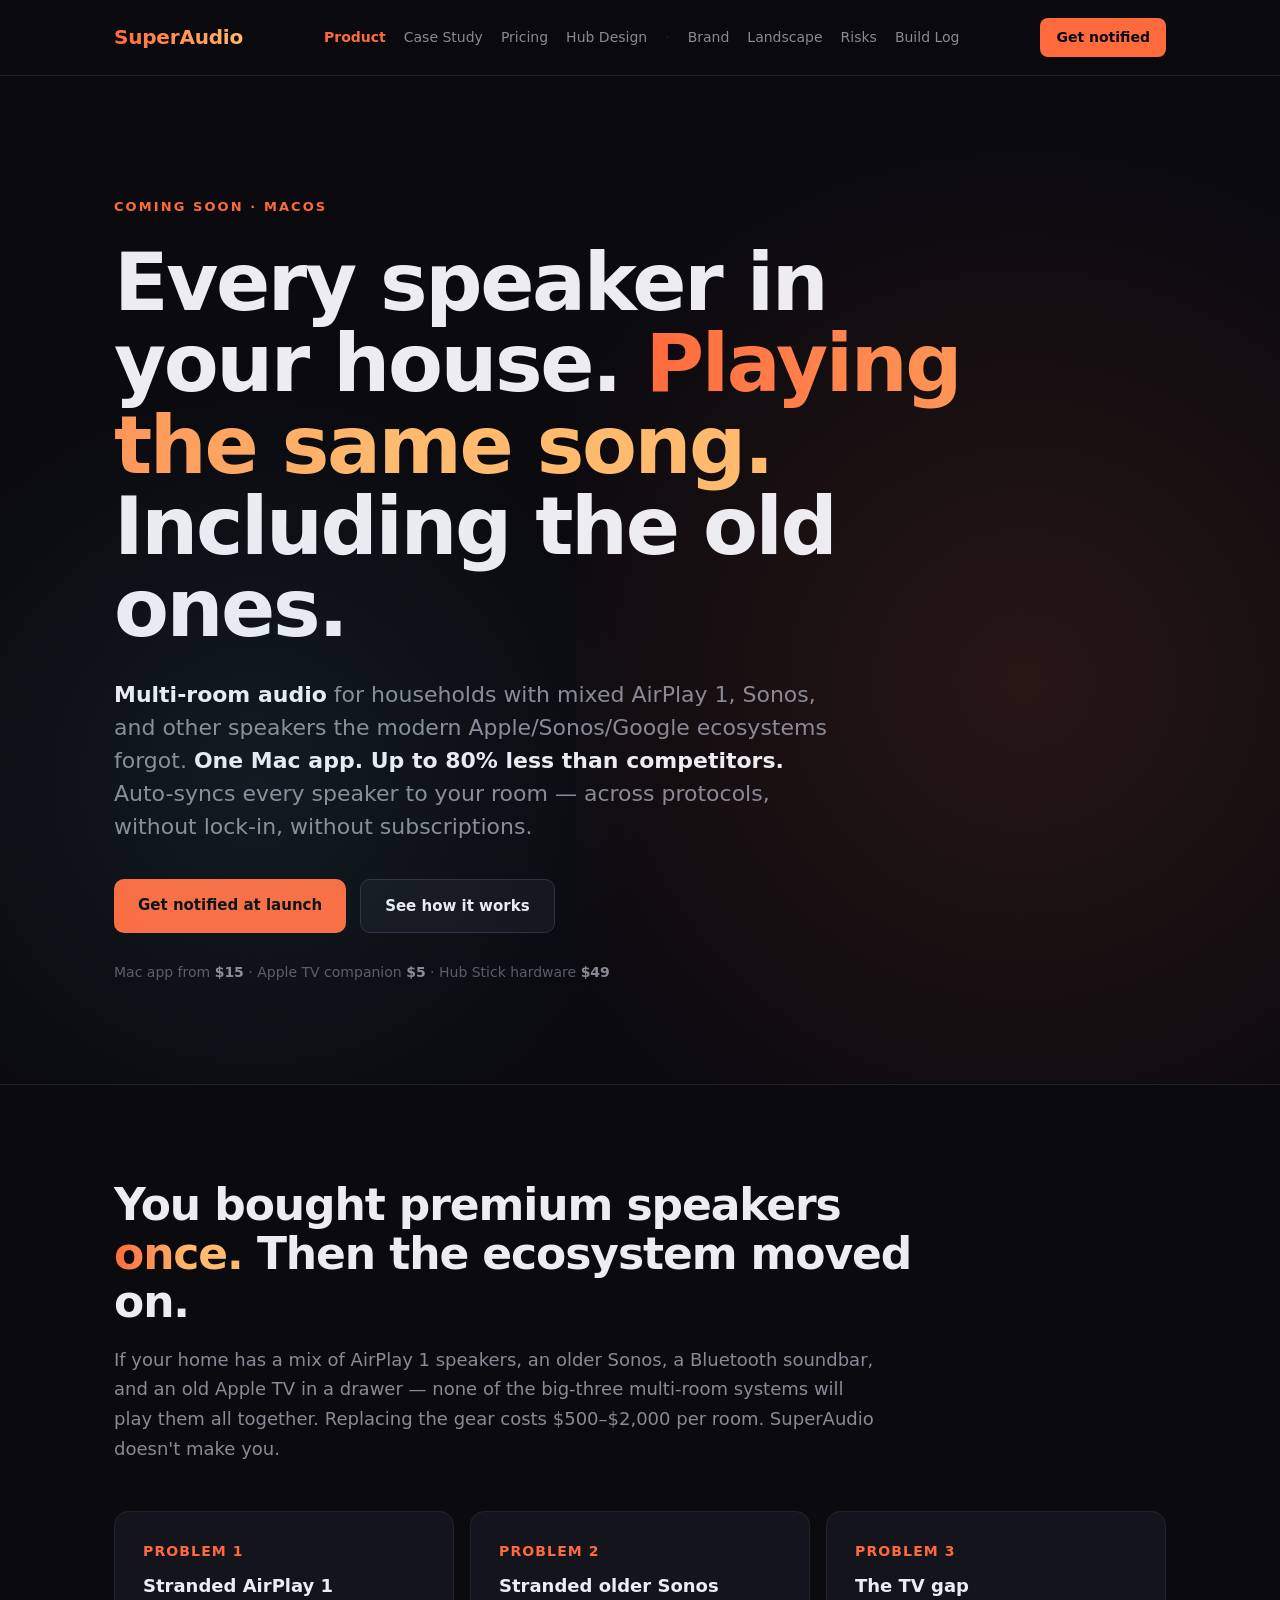
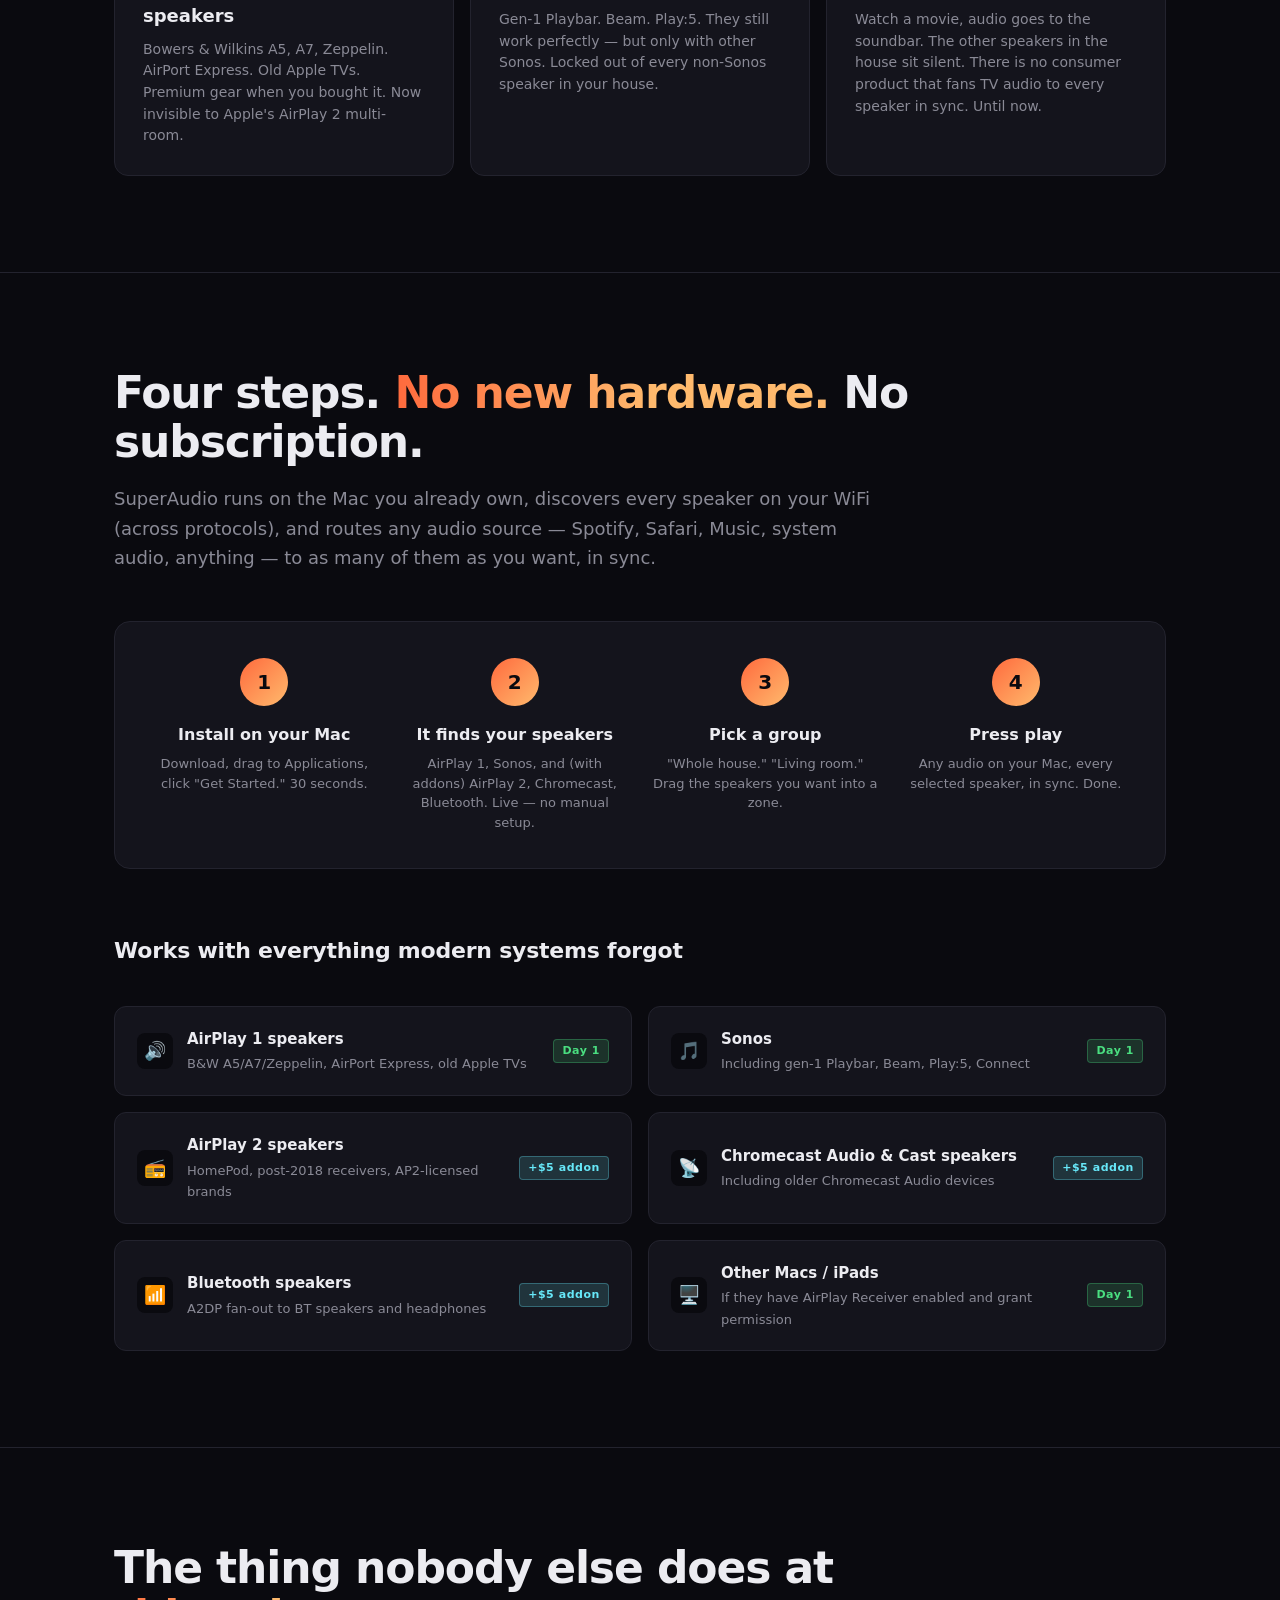
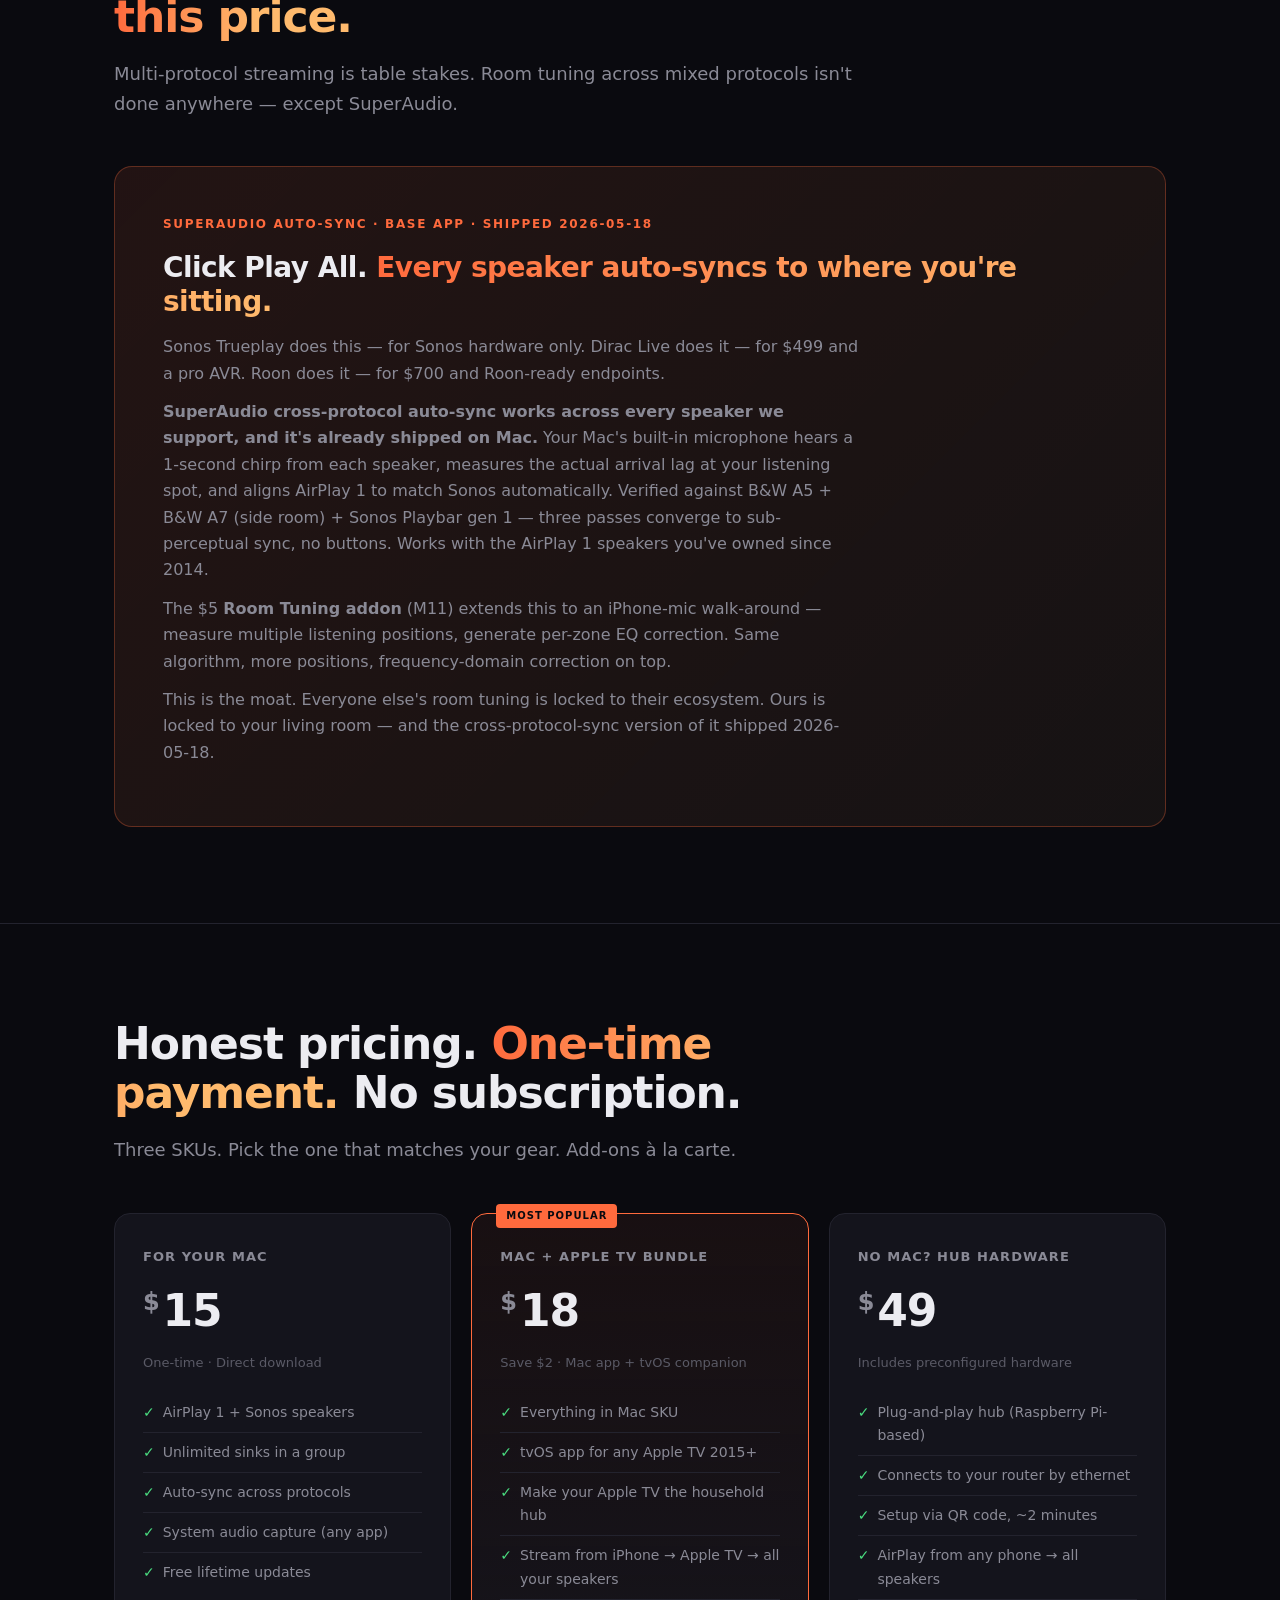
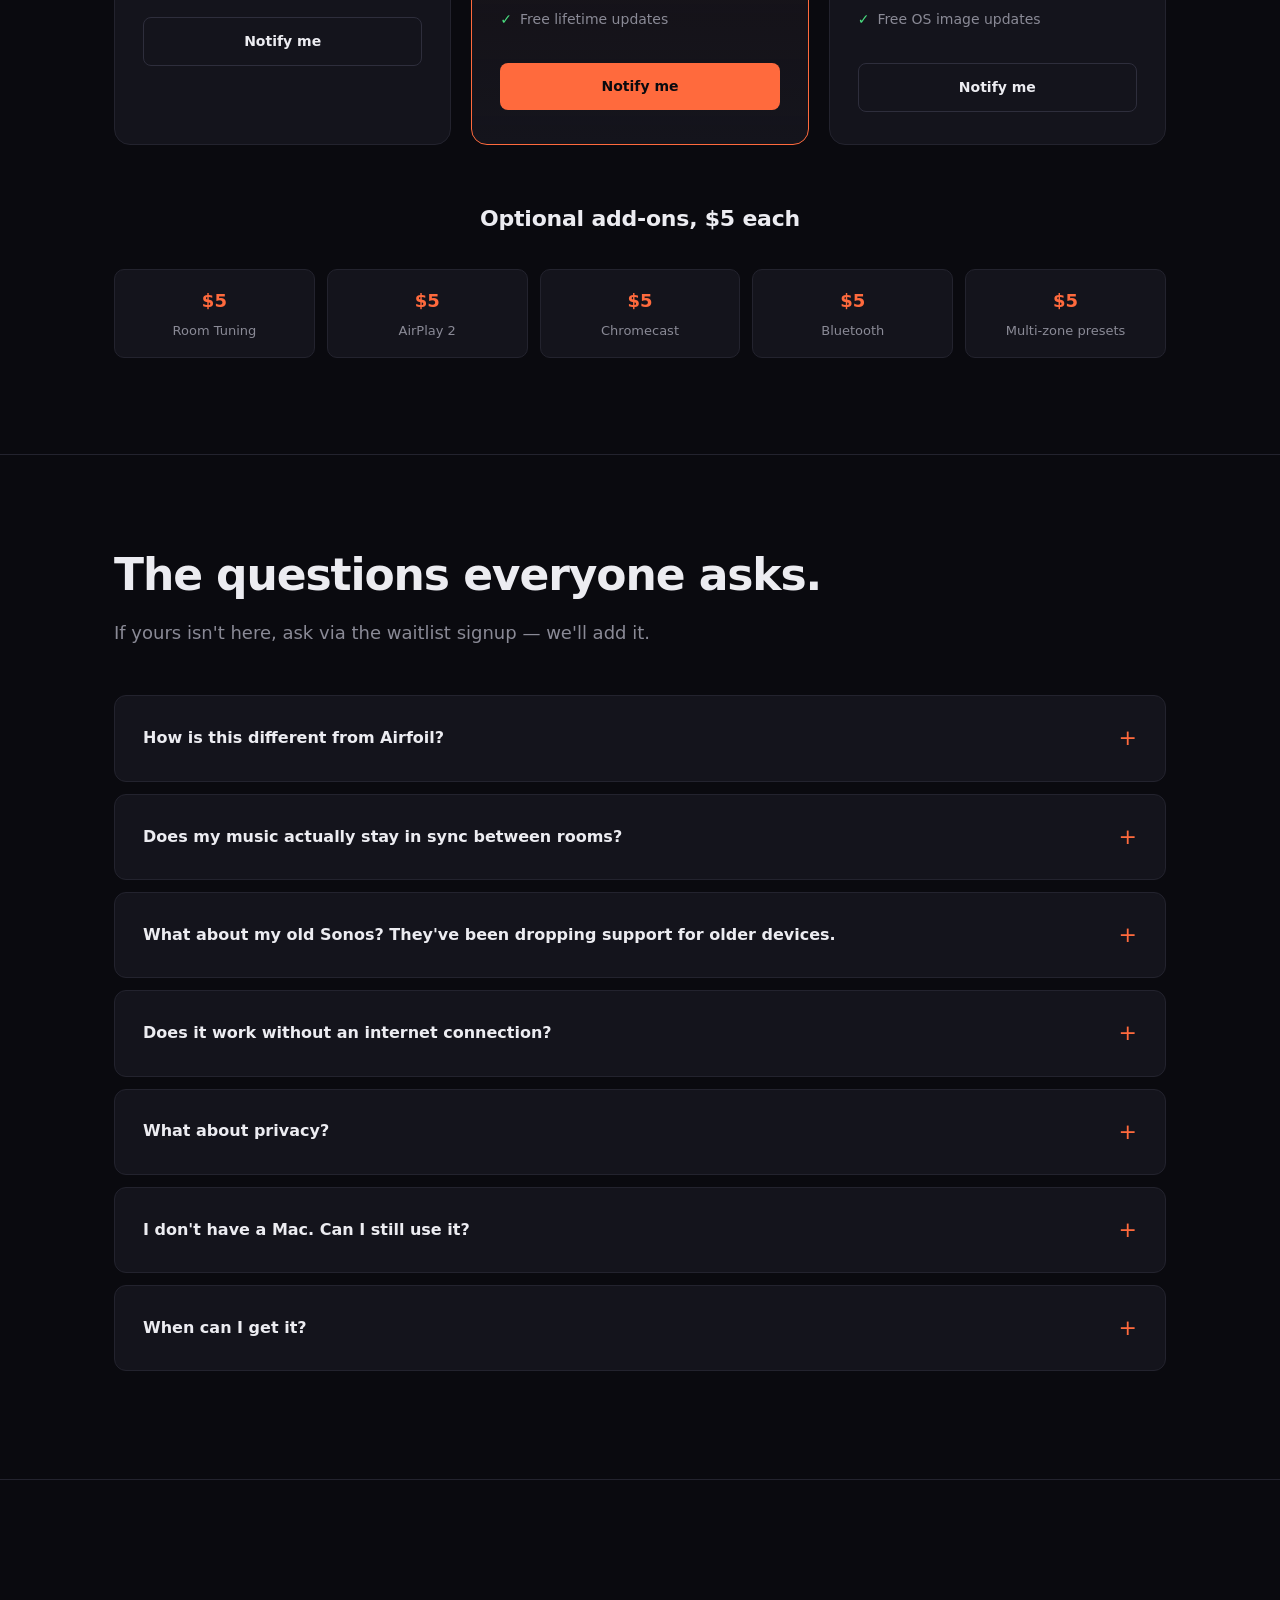
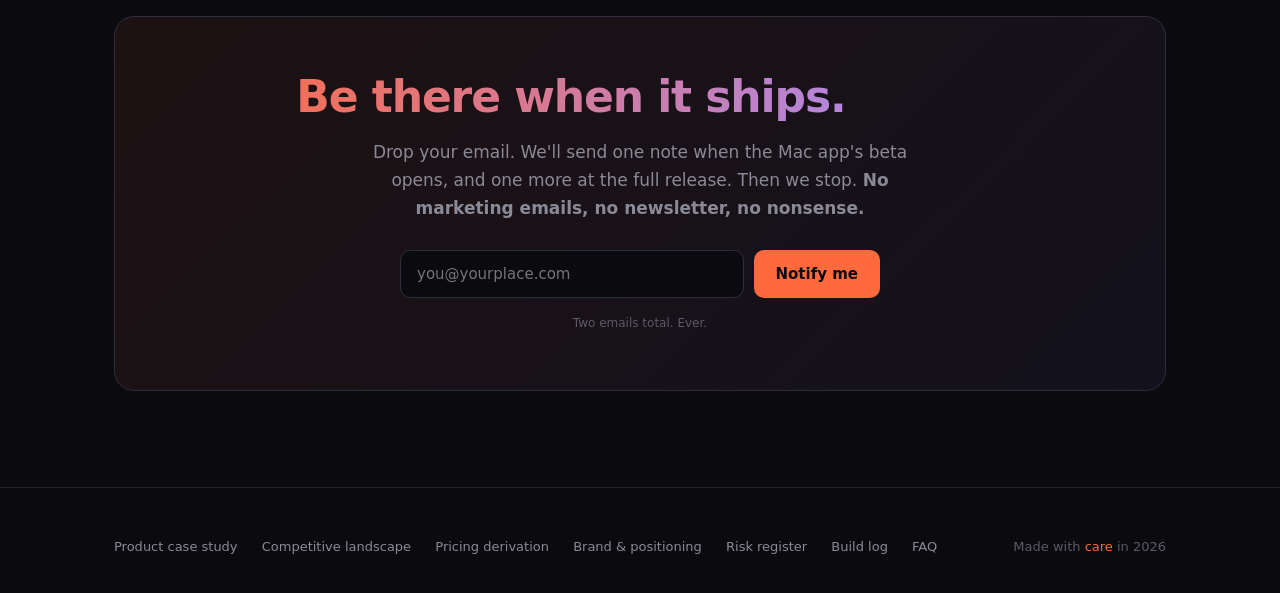
==== website/index.html @ 10922e92 "Initial commit" ====
<!DOCTYPE html>
<html lang="en">
<head>
<meta charset="utf-8">
<meta name="viewport" content="width=device-width, initial-scale=1">
<meta name="description" content="SuperAudio — multi-room audio for the Mac. Every speaker in your house, in sync. Including the old ones.">
<meta property="og:title" content="SuperAudio — every speaker, in sync">
<meta property="og:description" content="Multi-room audio for households with AirPlay 1, Sonos, and other speakers the modern ecosystem forgot. From $15.">
<title>SuperAudio — every speaker in your house, in sync</title>
<style>
  :root {
    --bg:        #0a0a0f;
    --bg-card:   #14141c;
    --bg-card-2: #1a1a24;
    --border:    #23232e;
    --border-bright: #2e2e3c;
    --text:      #ececf1;
    --text-muted:#8a8a96;
    --text-dim:  #5a5a66;
    --accent:    #ff6a3d;
    --accent-2:  #ffba6d;
    --good:      #4ade80;
    --cyan:      #67e8f9;
    --violet:    #a78bfa;
  }

  * { box-sizing: border-box; }
  html { scroll-behavior: smooth; }
  body {
    margin: 0;
    background: var(--bg);
    color: var(--text);
    font-family: -apple-system, BlinkMacSystemFont, "SF Pro Text", "Inter", system-ui, sans-serif;
    font-size: 16px;
    line-height: 1.65;
    -webkit-font-smoothing: antialiased;
    -moz-osx-font-smoothing: grayscale;
    overflow-x: hidden;
  }

  a { color: var(--accent); text-decoration: none; }
  a:hover { color: var(--accent-2); }

  .wrap { max-width: 1100px; margin: 0 auto; padding: 0 24px; }

  /* Nav */
  nav.topbar {
    position: sticky; top: 0; z-index: 50;
    backdrop-filter: blur(20px);
    background: rgba(10,10,15,0.78);
    border-bottom: 1px solid var(--border);
  }
  nav.topbar .wrap {
    display: flex; align-items: center; justify-content: space-between;
    padding-top: 18px; padding-bottom: 18px;
  }
  nav.topbar .brand {
    font-weight: 800; letter-spacing: -0.01em;
    background: linear-gradient(90deg, var(--accent) 0%, var(--accent-2) 100%);
    -webkit-background-clip: text; background-clip: text;
    color: transparent;
    font-size: 20px;
  }
  nav.topbar .links { display: flex; gap: 18px; font-size: 14px; align-items: center; }
  nav.topbar .links a { color: var(--text-muted); text-decoration: none; }
  nav.topbar .links a:hover { color: var(--text); }
  nav.topbar .links a.current { color: var(--accent); font-weight: 600; }
  nav.topbar .links .nav-sep { color: var(--border); user-select: none; }
  nav.topbar .brand { text-decoration: none; }
  nav.topbar .cta {
    background: var(--accent); color: var(--bg);
    padding: 8px 16px; border-radius: 8px;
    font-weight: 600; font-size: 14px;
  }
  nav.topbar .cta:hover { background: var(--accent-2); color: var(--bg); }
  @media (max-width: 640px) {
    nav.topbar .links { display: none; }
  }

  /* Hero */
  header.hero {
    padding: 120px 0 100px;
    position: relative;
    overflow: hidden;
  }
  header.hero::before {
    content: "";
    position: absolute; top: -40%; right: -15%;
    width: 70%; height: 200%;
    background: radial-gradient(circle, rgba(255,106,61,0.12) 0%, transparent 50%);
    pointer-events: none;
  }
  header.hero::after {
    content: "";
    position: absolute; bottom: -30%; left: -10%;
    width: 60%; height: 120%;
    background: radial-gradient(circle, rgba(103,232,249,0.08) 0%, transparent 55%);
    pointer-events: none;
  }
  header.hero > .wrap { position: relative; }
  header.hero .eyebrow {
    color: var(--accent);
    font-size: 13px; letter-spacing: 0.16em; text-transform: uppercase;
    font-weight: 700;
    margin-bottom: 24px;
  }
  header.hero h1 {
    font-size: clamp(44px, 7vw, 80px);
    line-height: 1.02; letter-spacing: -0.03em;
    font-weight: 800; margin: 0 0 28px;
    max-width: 920px;
  }
  header.hero h1 em {
    font-style: normal;
    background: linear-gradient(90deg, var(--accent) 0%, var(--accent-2) 60%);
    -webkit-background-clip: text; background-clip: text;
    color: transparent;
  }
  header.hero .lede {
    font-size: 22px; color: var(--text-muted); max-width: 720px;
    line-height: 1.5;
    margin-bottom: 36px;
  }
  header.hero .lede strong { color: var(--text); font-weight: 600; }
  header.hero .cta-row { display: flex; gap: 14px; flex-wrap: wrap; }
  header.hero .btn-primary {
    background: var(--accent); color: var(--bg);
    padding: 14px 24px; border-radius: 10px;
    font-weight: 700; font-size: 15px;
    transition: transform 0.1s;
  }
  header.hero .btn-primary:hover {
    background: var(--accent-2); color: var(--bg);
    transform: translateY(-1px);
  }
  header.hero .btn-secondary {
    border: 1px solid var(--border-bright);
    color: var(--text);
    padding: 14px 24px; border-radius: 10px;
    font-weight: 600; font-size: 15px;
    background: var(--bg-card);
  }
  header.hero .btn-secondary:hover { background: var(--bg-card-2); color: var(--text); }
  header.hero .price-tease {
    margin-top: 28px; color: var(--text-dim); font-size: 14px;
  }
  header.hero .price-tease strong { color: var(--text-muted); font-weight: 600; }

  /* Section base */
  section { padding: 96px 0; border-top: 1px solid var(--border); }
  section h2 {
    font-size: clamp(32px, 4.5vw, 44px);
    line-height: 1.1; letter-spacing: -0.025em;
    font-weight: 800; margin: 0 0 14px;
    max-width: 800px;
  }
  section h2 em {
    font-style: normal;
    background: linear-gradient(90deg, var(--accent) 0%, var(--accent-2) 60%);
    -webkit-background-clip: text; background-clip: text;
    color: transparent;
  }
  section .subhead {
    color: var(--text-muted); font-size: 18px; max-width: 760px;
    margin-bottom: 48px;
  }
  section h3 {
    font-size: 22px; margin: 32px 0 14px; font-weight: 700; letter-spacing: -0.01em;
  }

  /* Problem strip */
  .problem-strip { display: grid; grid-template-columns: repeat(3, 1fr); gap: 16px; }
  .problem-card {
    background: var(--bg-card); border: 1px solid var(--border); border-radius: 14px;
    padding: 28px;
  }
  .problem-card .num {
    font-size: 14px; font-weight: 700; letter-spacing: 0.08em;
    color: var(--accent); text-transform: uppercase;
    margin-bottom: 8px;
  }
  .problem-card h4 { font-size: 18px; margin: 0 0 8px; font-weight: 700; }
  .problem-card p { font-size: 14px; color: var(--text-muted); margin: 0; line-height: 1.55; }
  @media (max-width: 800px) { .problem-strip { grid-template-columns: 1fr; } }

  /* How it works */
  .how-flow {
    background: var(--bg-card); border: 1px solid var(--border); border-radius: 16px;
    padding: 36px;
    display: grid; grid-template-columns: repeat(4, 1fr); gap: 24px;
    position: relative;
  }
  .how-step {
    text-align: center;
  }
  .how-step .num {
    width: 48px; height: 48px; border-radius: 50%;
    background: linear-gradient(135deg, var(--accent) 0%, var(--accent-2) 100%);
    color: var(--bg); font-weight: 800; font-size: 20px;
    display: flex; align-items: center; justify-content: center;
    margin: 0 auto 16px;
  }
  .how-step h4 { font-size: 16px; margin: 0 0 6px; font-weight: 700; }
  .how-step p { font-size: 13px; color: var(--text-muted); margin: 0; line-height: 1.5; }
  @media (max-width: 800px) { .how-flow { grid-template-columns: 1fr 1fr; } }
  @media (max-width: 500px) { .how-flow { grid-template-columns: 1fr; } }

  /* Devices list — what works */
  .devices { display: grid; grid-template-columns: repeat(2, 1fr); gap: 16px; margin-top: 36px; }
  .device {
    background: var(--bg-card); border: 1px solid var(--border); border-radius: 12px;
    padding: 20px 22px;
    display: grid; grid-template-columns: auto 1fr auto; gap: 14px; align-items: center;
  }
  .device .icon {
    width: 36px; height: 36px; border-radius: 8px;
    background: var(--bg);
    display: flex; align-items: center; justify-content: center;
    font-size: 18px;
  }
  .device .name { font-weight: 600; font-size: 15px; }
  .device .desc { font-size: 13px; color: var(--text-muted); margin-top: 2px; }
  .device .status { font-size: 11px; font-weight: 700; padding: 2px 8px; border-radius: 4px; letter-spacing: 0.05em; }
  .device .status.live { background: rgba(74,222,128,0.15); color: var(--good); border: 1px solid rgba(74,222,128,0.3); }
  .device .status.addon { background: rgba(103,232,249,0.15); color: var(--cyan); border: 1px solid rgba(103,232,249,0.3); }
  @media (max-width: 700px) { .devices { grid-template-columns: 1fr; } }

  /* Moat callout */
  .moat-callout {
    background: linear-gradient(135deg, rgba(255,106,61,0.10) 0%, rgba(255,186,109,0.05) 100%);
    border: 1px solid rgba(255,106,61,0.3);
    border-radius: 18px; padding: 48px;
    margin-top: 40px;
  }
  .moat-callout .badge {
    color: var(--accent); font-size: 12px; letter-spacing: 0.14em; text-transform: uppercase;
    font-weight: 700; margin-bottom: 16px;
  }
  .moat-callout .title {
    font-size: 28px; line-height: 1.2; font-weight: 700; letter-spacing: -0.02em;
    color: var(--text); margin-bottom: 16px;
  }
  .moat-callout .title em {
    font-style: normal;
    background: linear-gradient(90deg, var(--accent) 0%, var(--accent-2) 100%);
    -webkit-background-clip: text; background-clip: text;
    color: transparent;
    font-weight: 800;
  }
  .moat-callout p { color: var(--text-muted); font-size: 16px; margin: 12px 0; max-width: 700px; }

  /* Pricing */
  .pricing { display: grid; grid-template-columns: repeat(3, 1fr); gap: 20px; margin-top: 40px; }
  .price-card {
    background: var(--bg-card); border: 1px solid var(--border); border-radius: 16px;
    padding: 32px 28px; position: relative;
    transition: border-color 0.15s, transform 0.15s;
  }
  .price-card:hover { border-color: var(--border-bright); transform: translateY(-2px); }
  .price-card.featured {
    border-color: var(--accent);
    background: linear-gradient(180deg, rgba(255,106,61,0.06) 0%, var(--bg-card) 100%);
  }
  .price-card.featured::before {
    content: "MOST POPULAR";
    position: absolute; top: -10px; left: 24px;
    background: var(--accent); color: var(--bg);
    font-size: 10px; font-weight: 800; letter-spacing: 0.1em;
    padding: 4px 10px; border-radius: 4px;
  }
  .price-card .label {
    font-size: 13px; color: var(--text-muted); margin-bottom: 8px;
    text-transform: uppercase; letter-spacing: 0.08em; font-weight: 600;
  }
  .price-card .price {
    font-size: 44px; font-weight: 800; letter-spacing: -0.025em;
    margin: 0 0 4px;
  }
  .price-card .price .currency { font-size: 24px; vertical-align: super; color: var(--text-muted); margin-right: 4px; }
  .price-card .price-note { font-size: 13px; color: var(--text-dim); margin-bottom: 20px; }
  .price-card ul {
    list-style: none; padding: 0; margin: 0 0 24px;
  }
  .price-card ul li {
    font-size: 14px; color: var(--text-muted); padding: 8px 0;
    border-top: 1px solid var(--border);
    display: flex; align-items: flex-start; gap: 8px;
  }
  .price-card ul li:first-child { border-top: none; }
  .price-card ul li::before {
    content: "✓"; color: var(--good); font-weight: 700; flex-shrink: 0;
  }
  .price-card .btn {
    display: block; text-align: center;
    padding: 12px; border-radius: 8px;
    font-weight: 700; font-size: 14px;
  }
  .price-card .btn-fill {
    background: var(--accent); color: var(--bg);
  }
  .price-card .btn-fill:hover { background: var(--accent-2); color: var(--bg); }
  .price-card .btn-outline {
    border: 1px solid var(--border-bright); color: var(--text);
    background: transparent;
  }
  .price-card .btn-outline:hover { background: var(--bg-card-2); color: var(--text); }
  @media (max-width: 900px) { .pricing { grid-template-columns: 1fr; } }

  .addons-grid { display: grid; grid-template-columns: repeat(5, 1fr); gap: 12px; margin-top: 32px; }
  .addon {
    background: var(--bg-card); border: 1px solid var(--border); border-radius: 10px;
    padding: 16px 18px; text-align: center;
  }
  .addon .price { font-size: 18px; font-weight: 800; color: var(--accent); }
  .addon .name { font-size: 13px; color: var(--text-muted); margin-top: 4px; }
  @media (max-width: 800px) { .addons-grid { grid-template-columns: repeat(2, 1fr); } }
  @media (max-width: 400px) { .addons-grid { grid-template-columns: 1fr; } }

  /* FAQ */
  .faq {
    background: var(--bg-card); border: 1px solid var(--border); border-radius: 12px;
    padding: 24px 28px; margin-bottom: 12px;
  }
  .faq summary {
    cursor: pointer; font-weight: 600; font-size: 16px;
    list-style: none; padding: 0;
    display: flex; justify-content: space-between; align-items: center;
  }
  .faq summary::-webkit-details-marker { display: none; }
  .faq summary::after {
    content: "+";
    color: var(--accent); font-size: 22px; font-weight: 300;
    transition: transform 0.2s;
  }
  .faq[open] summary::after { content: "−"; }
  .faq[open] summary { margin-bottom: 14px; }
  .faq p { margin: 0 0 12px; color: var(--text-muted); font-size: 14px; line-height: 1.6; }
  .faq p:last-child { margin-bottom: 0; }

  /* CTA section */
  .final-cta {
    background: linear-gradient(135deg, rgba(255,106,61,0.08) 0%, rgba(167,139,250,0.06) 100%);
    border: 1px solid var(--border-bright); border-radius: 20px;
    padding: 56px;
    text-align: center;
    margin-top: 40px;
  }
  .final-cta h2 {
    margin: 0 0 16px;
    background: linear-gradient(90deg, var(--accent) 0%, var(--violet) 100%);
    -webkit-background-clip: text; background-clip: text;
    color: transparent;
  }
  .final-cta p { color: var(--text-muted); max-width: 580px; margin: 0 auto 28px; font-size: 17px; }
  .final-cta .form {
    display: flex; gap: 10px; max-width: 480px; margin: 0 auto;
  }
  .final-cta input[type="email"] {
    flex: 1;
    background: var(--bg); border: 1px solid var(--border-bright);
    color: var(--text); padding: 14px 16px; border-radius: 10px;
    font-size: 15px; font-family: inherit;
  }
  .final-cta input[type="email"]:focus {
    outline: none; border-color: var(--accent);
  }
  .final-cta button {
    background: var(--accent); color: var(--bg);
    border: none; padding: 14px 22px; border-radius: 10px;
    font-weight: 700; font-size: 15px; cursor: pointer;
    font-family: inherit;
  }
  .final-cta button:hover { background: var(--accent-2); }
  .final-cta .note { font-size: 12px; color: var(--text-dim); margin-top: 16px; }
  @media (max-width: 640px) {
    .final-cta { padding: 40px 24px; }
    .final-cta .form { flex-direction: column; }
  }

  /* Footer */
  footer {
    border-top: 1px solid var(--border);
    padding: 48px 0 36px; color: var(--text-dim); font-size: 13px;
  }
  footer .wrap {
    display: flex; justify-content: space-between; gap: 20px; flex-wrap: wrap;
  }
  footer .footer-links a { color: var(--text-muted); margin-right: 20px; }
  footer .footer-links a:hover { color: var(--accent); }
  footer .signature {
    color: var(--text-dim);
  }
  footer .signature em { color: var(--accent); font-style: normal; }
</style>
</head>
<body>

<nav class="topbar">
  <div class="wrap">
    <a href="index.html" class="brand">SuperAudio</a>
    <div class="links">
      <a href="index.html" class="current">Product</a>
      <a href="CASE_STUDY.html">Case Study</a>
      <a href="PRICING.html">Pricing</a>
      <a href="HUB_DESIGN.html">Hub Design</a>
      <span class="nav-sep">·</span>
      <a href="POSITIONING.html">Brand</a>
      <a href="COMPETITIVE_LANDSCAPE.html">Landscape</a>
      <a href="RISK_REGISTER.html">Risks</a>
      <a href="REACTIVE_DISCOVERY.html">Build Log</a>
    </div>
    <a href="#waitlist" class="cta">Get notified</a>
  </div>
</nav>

<header class="hero">
  <div class="wrap">
    <div class="eyebrow">Coming soon · macOS</div>
    <h1>Every speaker in your house. <em>Playing the same song.</em><br>Including the old ones.</h1>
    <p class="lede">
      <strong>Multi-room audio</strong> for households with mixed AirPlay 1, Sonos, and other speakers the modern Apple/Sonos/Google ecosystems forgot. <strong>One Mac app. Up to 80% less than competitors.</strong> Auto-syncs every speaker to your room — across protocols, without lock-in, without subscriptions.
    </p>
    <div class="cta-row">
      <a href="#waitlist" class="btn-primary">Get notified at launch</a>
      <a href="#how" class="btn-secondary">See how it works</a>
    </div>
    <div class="price-tease">
      Mac app from <strong>$15</strong> · Apple TV companion <strong>$5</strong> · Hub Stick hardware <strong>$49</strong>
    </div>
  </div>
</header>

<section id="problem">
  <div class="wrap">
    <h2>You bought premium speakers <em>once.</em> Then the ecosystem moved on.</h2>
    <p class="subhead">If your home has a mix of AirPlay 1 speakers, an older Sonos, a Bluetooth soundbar, and an old Apple TV in a drawer — none of the big-three multi-room systems will play them all together. Replacing the gear costs $500–$2,000 per room. SuperAudio doesn't make you.</p>

    <div class="problem-strip">
      <div class="problem-card">
        <div class="num">Problem 1</div>
        <h4>Stranded AirPlay 1 speakers</h4>
        <p>Bowers &amp; Wilkins A5, A7, Zeppelin. AirPort Express. Old Apple TVs. Premium gear when you bought it. Now invisible to Apple's AirPlay 2 multi-room.</p>
      </div>
      <div class="problem-card">
        <div class="num">Problem 2</div>
        <h4>Stranded older Sonos</h4>
        <p>Gen-1 Playbar. Beam. Play:5. They still work perfectly — but only with other Sonos. Locked out of every non-Sonos speaker in your house.</p>
      </div>
      <div class="problem-card">
        <div class="num">Problem 3</div>
        <h4>The TV gap</h4>
        <p>Watch a movie, audio goes to the soundbar. The other speakers in the house sit silent. There is no consumer product that fans TV audio to every speaker in sync. Until now.</p>
      </div>
    </div>
  </div>
</section>

<section id="how">
  <div class="wrap">
    <h2>Four steps. <em>No new hardware.</em> No subscription.</h2>
    <p class="subhead">SuperAudio runs on the Mac you already own, discovers every speaker on your WiFi (across protocols), and routes any audio source — Spotify, Safari, Music, system audio, anything — to as many of them as you want, in sync.</p>

    <div class="how-flow">
      <div class="how-step">
        <div class="num">1</div>
        <h4>Install on your Mac</h4>
        <p>Download, drag to Applications, click "Get Started." 30 seconds.</p>
      </div>
      <div class="how-step">
        <div class="num">2</div>
        <h4>It finds your speakers</h4>
        <p>AirPlay 1, Sonos, and (with addons) AirPlay 2, Chromecast, Bluetooth. Live — no manual setup.</p>
      </div>
      <div class="how-step">
        <div class="num">3</div>
        <h4>Pick a group</h4>
        <p>"Whole house." "Living room." Drag the speakers you want into a zone.</p>
      </div>
      <div class="how-step">
        <div class="num">4</div>
        <h4>Press play</h4>
        <p>Any audio on your Mac, every selected speaker, in sync. Done.</p>
      </div>
    </div>

    <h3 style="margin-top: 64px;">Works with everything modern systems forgot</h3>

    <div class="devices">
      <div class="device">
        <div class="icon">🔊</div>
        <div>
          <div class="name">AirPlay 1 speakers</div>
          <div class="desc">B&amp;W A5/A7/Zeppelin, AirPort Express, old Apple TVs</div>
        </div>
        <span class="status live">Day 1</span>
      </div>
      <div class="device">
        <div class="icon">🎵</div>
        <div>
          <div class="name">Sonos</div>
          <div class="desc">Including gen-1 Playbar, Beam, Play:5, Connect</div>
        </div>
        <span class="status live">Day 1</span>
      </div>
      <div class="device">
        <div class="icon">📻</div>
        <div>
          <div class="name">AirPlay 2 speakers</div>
          <div class="desc">HomePod, post-2018 receivers, AP2-licensed brands</div>
        </div>
        <span class="status addon">+$5 addon</span>
      </div>
      <div class="device">
        <div class="icon">📡</div>
        <div>
          <div class="name">Chromecast Audio &amp; Cast speakers</div>
          <div class="desc">Including older Chromecast Audio devices</div>
        </div>
        <span class="status addon">+$5 addon</span>
      </div>
      <div class="device">
        <div class="icon">📶</div>
        <div>
          <div class="name">Bluetooth speakers</div>
          <div class="desc">A2DP fan-out to BT speakers and headphones</div>
        </div>
        <span class="status addon">+$5 addon</span>
      </div>
      <div class="device">
        <div class="icon">🖥️</div>
        <div>
          <div class="name">Other Macs / iPads</div>
          <div class="desc">If they have AirPlay Receiver enabled and grant permission</div>
        </div>
        <span class="status live">Day 1</span>
      </div>
    </div>
  </div>
</section>

<section id="moat">
  <div class="wrap">
    <h2>The thing nobody else does at <em>this price.</em></h2>
    <p class="subhead">Multi-protocol streaming is table stakes. Room tuning across mixed protocols isn't done anywhere — except SuperAudio.</p>

    <div class="moat-callout">
      <div class="badge">SuperAudio Auto-Sync · base app · shipped 2026-05-18</div>
      <div class="title">Click Play All. <em>Every speaker auto-syncs to where you're sitting.</em></div>
      <p>Sonos Trueplay does this — for Sonos hardware only. Dirac Live does it — for $499 and a pro AVR. Roon does it — for $700 and Roon-ready endpoints.</p>
      <p><strong>SuperAudio cross-protocol auto-sync works across every speaker we support, and it's already shipped on Mac.</strong> Your Mac's built-in microphone hears a 1-second chirp from each speaker, measures the actual arrival lag at your listening spot, and aligns AirPlay 1 to match Sonos automatically. Verified against B&amp;W A5 + B&amp;W A7 (side room) + Sonos Playbar gen 1 — three passes converge to sub-perceptual sync, no buttons. Works with the AirPlay 1 speakers you've owned since 2014.</p>
      <p>The $5 <strong>Room Tuning addon</strong> (M11) extends this to an iPhone-mic walk-around — measure multiple listening positions, generate per-zone EQ correction. Same algorithm, more positions, frequency-domain correction on top.</p>
      <p>This is the moat. Everyone else's room tuning is locked to their ecosystem. Ours is locked to your living room — and the cross-protocol-sync version of it shipped 2026-05-18.</p>
    </div>
  </div>
</section>

<section id="pricing">
  <div class="wrap">
    <h2>Honest pricing. <em>One-time payment.</em> No subscription.</h2>
    <p class="subhead">Three SKUs. Pick the one that matches your gear. Add-ons à la carte.</p>

    <div class="pricing">
      <div class="price-card">
        <div class="label">For your Mac</div>
        <div class="price"><span class="currency">$</span>15</div>
        <div class="price-note">One-time · Direct download</div>
        <ul>
          <li>AirPlay 1 + Sonos speakers</li>
          <li>Unlimited sinks in a group</li>
          <li>Auto-sync across protocols</li>
          <li>System audio capture (any app)</li>
          <li>Free lifetime updates</li>
        </ul>
        <a href="#waitlist" class="btn btn-outline">Notify me</a>
      </div>

      <div class="price-card featured">
        <div class="label">Mac + Apple TV bundle</div>
        <div class="price"><span class="currency">$</span>18</div>
        <div class="price-note">Save $2 · Mac app + tvOS companion</div>
        <ul>
          <li>Everything in Mac SKU</li>
          <li>tvOS app for any Apple TV 2015+</li>
          <li>Make your Apple TV the household hub</li>
          <li>Stream from iPhone → Apple TV → all your speakers</li>
          <li>Free lifetime updates</li>
        </ul>
        <a href="#waitlist" class="btn btn-fill">Notify me</a>
      </div>

      <div class="price-card">
        <div class="label">No Mac? Hub hardware</div>
        <div class="price"><span class="currency">$</span>49</div>
        <div class="price-note">Includes preconfigured hardware</div>
        <ul>
          <li>Plug-and-play hub (Raspberry Pi-based)</li>
          <li>Connects to your router by ethernet</li>
          <li>Setup via QR code, ~2 minutes</li>
          <li>AirPlay from any phone → all speakers</li>
          <li>Free OS image updates</li>
        </ul>
        <a href="#waitlist" class="btn btn-outline">Notify me</a>
      </div>
    </div>

    <h3 style="margin-top: 56px; text-align: center;">Optional add-ons, $5 each</h3>
    <div class="addons-grid">
      <div class="addon"><div class="price">$5</div><div class="name">Room Tuning</div></div>
      <div class="addon"><div class="price">$5</div><div class="name">AirPlay 2</div></div>
      <div class="addon"><div class="price">$5</div><div class="name">Chromecast</div></div>
      <div class="addon"><div class="price">$5</div><div class="name">Bluetooth</div></div>
      <div class="addon"><div class="price">$5</div><div class="name">Multi-zone presets</div></div>
    </div>
  </div>
</section>

<section id="faq">
  <div class="wrap">
    <h2>The questions everyone asks.</h2>
    <p class="subhead">If yours isn't here, ask via the waitlist signup — we'll add it.</p>

    <details class="faq">
      <summary>How is this different from Airfoil?</summary>
      <p>Airfoil ($35) is a 20-year-old Mac app from Rogue Amoeba. It does multi-protocol Mac→speakers streaming, and it's good at what it does. SuperAudio costs less than half, ships a tvOS companion ($5) so your Apple TV becomes a household hub, includes optional cross-protocol Room Tuning ($5) that doesn't exist in any consumer product, and explicitly supports your stranded old hardware (gen-1 Sonos, B&amp;W A5/A7, AirPort Express, old Apple TVs).</p>
    </details>

    <details class="faq">
      <summary>Does my music actually stay in sync between rooms?</summary>
      <p>Yes — and we measured it. AirPlay 1 receivers sync sample-accurately via our shared timing anchor; Sonos has a hidden internal buffer that we measure with your Mac's microphone and compensate for automatically. Verified 2026-05-18 against B&amp;W A5, B&amp;W A7 (side room), and Sonos Playbar gen 1: a 3-pass chirp calibration through the Mac's built-in mic measured all three speakers' arrival lag at the listening position with SNR 18–33 dB, then aligned them to sub-perceptual sync (under 50 ms). No buttons. The M11 iPhone-mic Room Tuning addon extends this with a walk-around measurement for whole-room frequency correction.</p>
    </details>

    <details class="faq">
      <summary>What about my old Sonos? They've been dropping support for older devices.</summary>
      <p>SuperAudio drives any Sonos that still speaks UPnP — which is every model ever shipped, including the ones Sonos has demoted off their main app. Gen-1 Playbar, Connect, Connect:Amp, Beam, Play:5 — all supported. We don't depend on Sonos's app or cloud; if your Sonos is on the network, we drive it.</p>
    </details>

    <details class="faq">
      <summary>Does it work without an internet connection?</summary>
      <p>Yes. SuperAudio is 100% LAN-based. No cloud, no telemetry, no account required. Your music never leaves your house. Required: a Mac (or our Hub Stick) and a regular WiFi router. No cloud subscription, no Apple ID dance.</p>
    </details>

    <details class="faq">
      <summary>What about privacy?</summary>
      <p>No telemetry. No analytics. No "phoning home." Discovery is LAN-only via Bonjour. Audio streams stay local. We sell the software once and you own it.</p>
    </details>

    <details class="faq">
      <summary>I don't have a Mac. Can I still use it?</summary>
      <p>Yes — the $49 SuperAudio Hub Stick is a tiny preconfigured device that plugs into your router. Setup is one QR code on your phone. Then your iPhone, iPad, or smart TV can AirPlay to the Hub, which fans out to every speaker in your house. No Mac required.</p>
    </details>

    <details class="faq">
      <summary>When can I get it?</summary>
      <p>The Mac app is in beta as of summer 2026. Apple TV companion follows 4–6 weeks after. Hardware Hub Stick is 3–4 months out. <a href="#waitlist">Get on the waitlist</a> and you'll hear the moment beta opens.</p>
    </details>
  </div>
</section>

<section id="waitlist">
  <div class="wrap">
    <div class="final-cta">
      <h2>Be there when it ships.</h2>
      <p>Drop your email. We'll send one note when the Mac app's beta opens, and one more at the full release. Then we stop. <strong>No marketing emails, no newsletter, no nonsense.</strong></p>
      <form class="form" onsubmit="event.preventDefault(); alert('Thanks! We\'ll be in touch when the beta opens.');">
        <input type="email" placeholder="you@yourplace.com" required>
        <button type="submit">Notify me</button>
      </form>
      <div class="note">Two emails total. Ever.</div>
    </div>
  </div>
</section>

<footer>
  <div class="wrap">
    <div class="footer-links">
      <a href="CASE_STUDY.html">Product case study</a>
      <a href="COMPETITIVE_LANDSCAPE.html">Competitive landscape</a>
      <a href="PRICING.html">Pricing derivation</a>
      <a href="POSITIONING.html">Brand &amp; positioning</a>
      <a href="RISK_REGISTER.html">Risk register</a>
      <a href="REACTIVE_DISCOVERY.html">Build log</a>
      <a href="#faq">FAQ</a>
    </div>
    <div class="signature">
      Made with <em>care</em> in 2026
    </div>
  </div>
</footer>

</body>
</html>
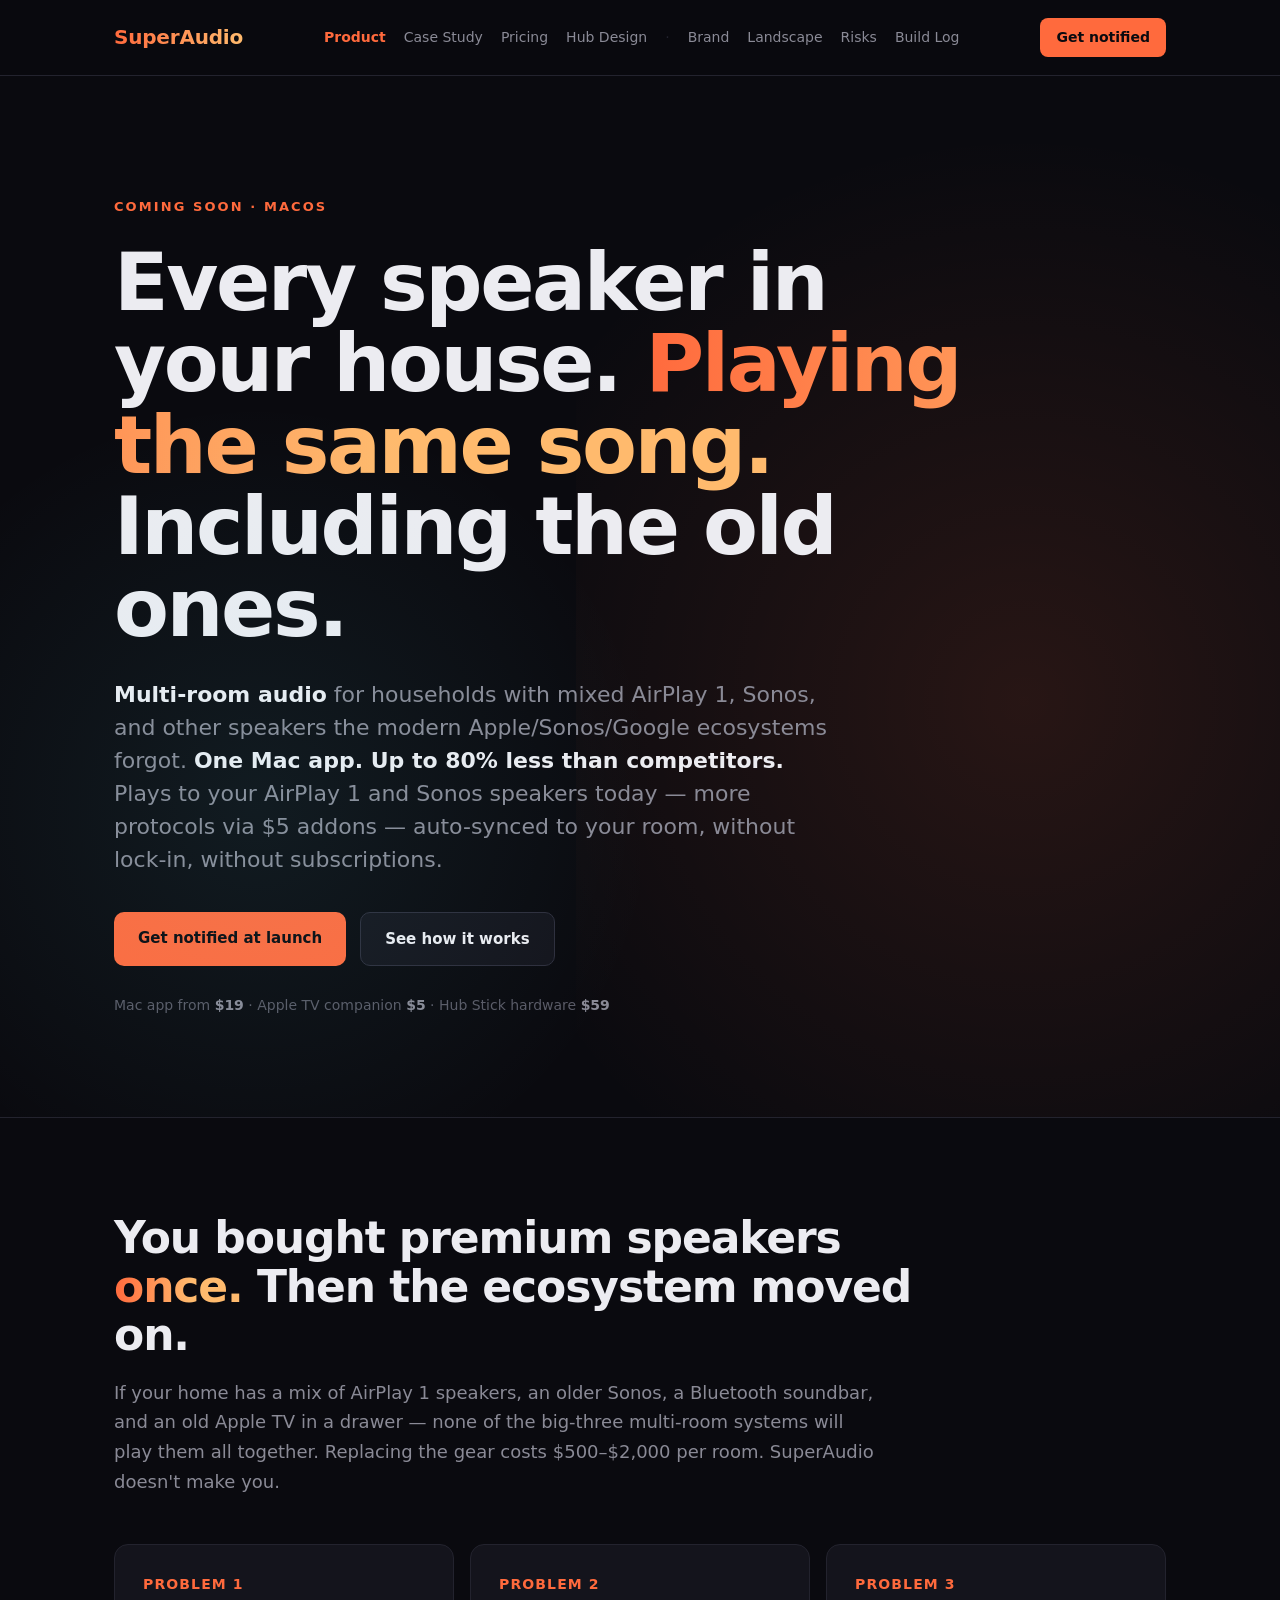
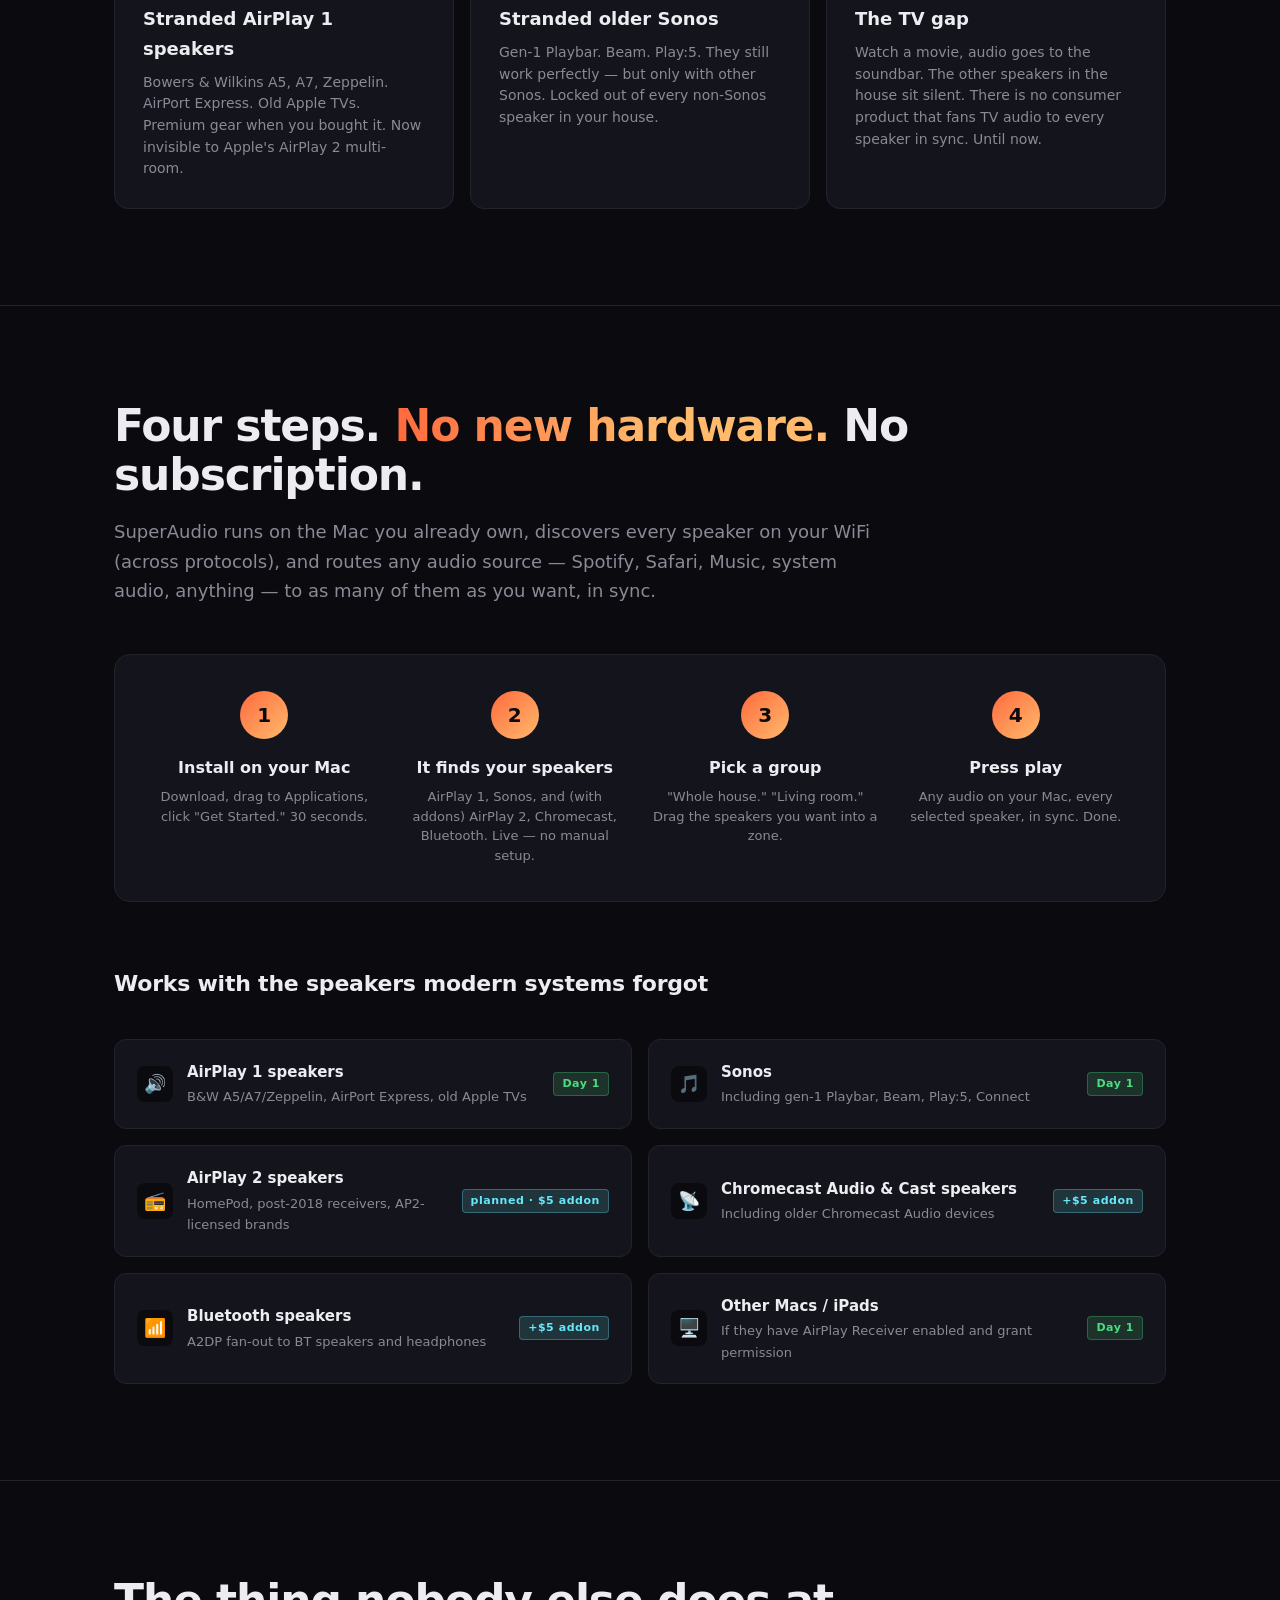
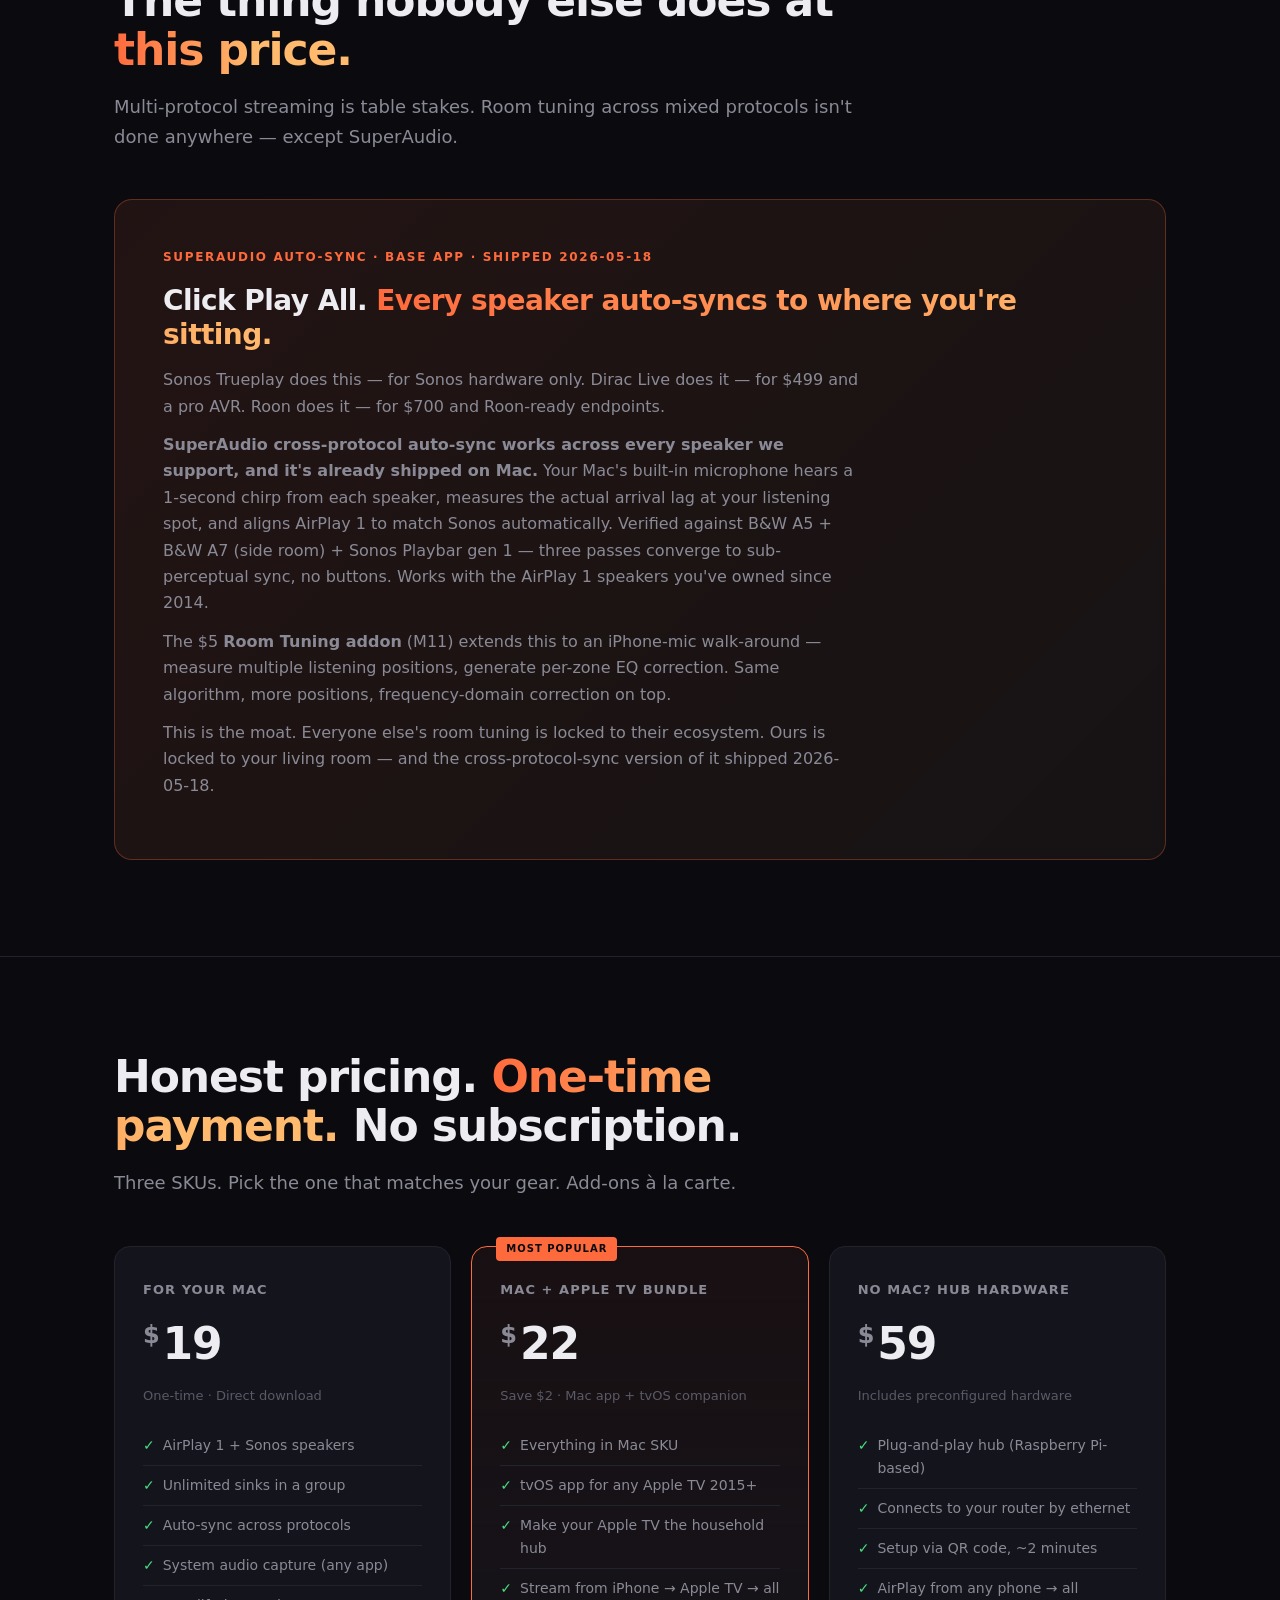
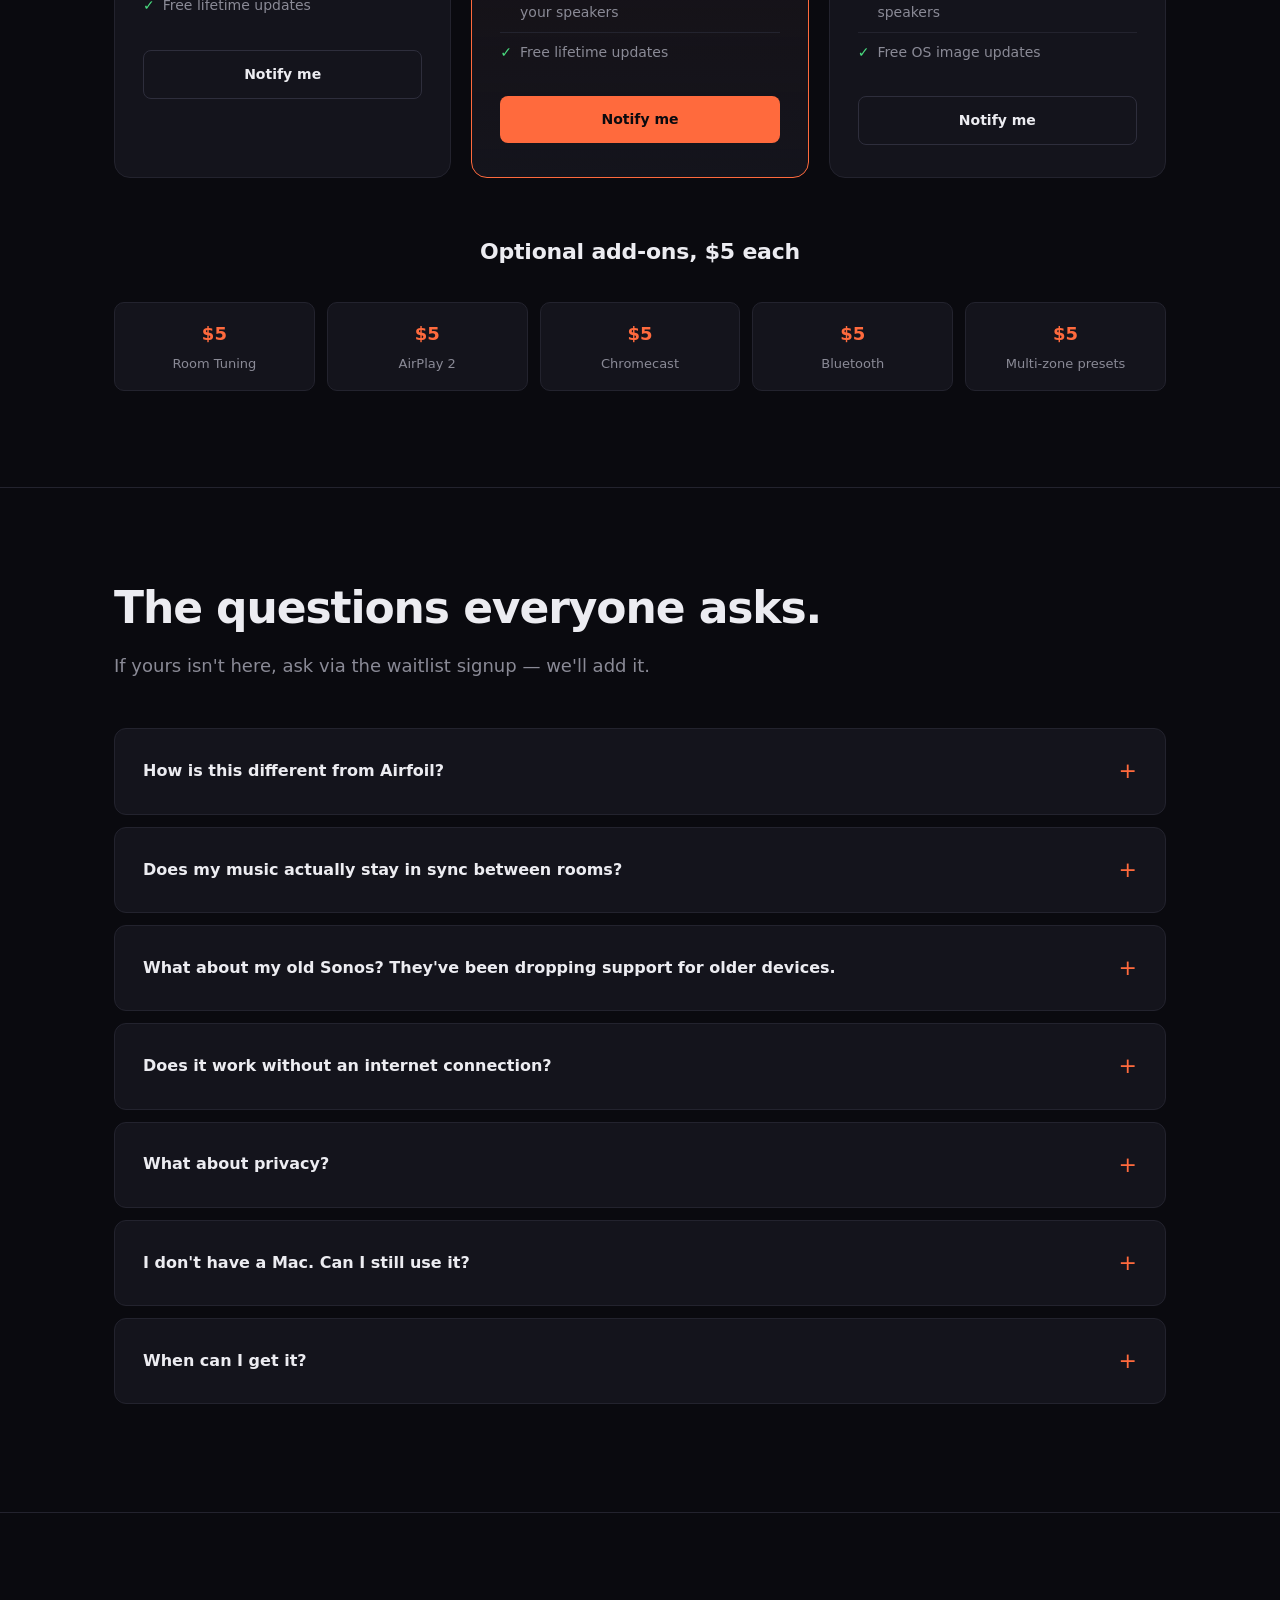
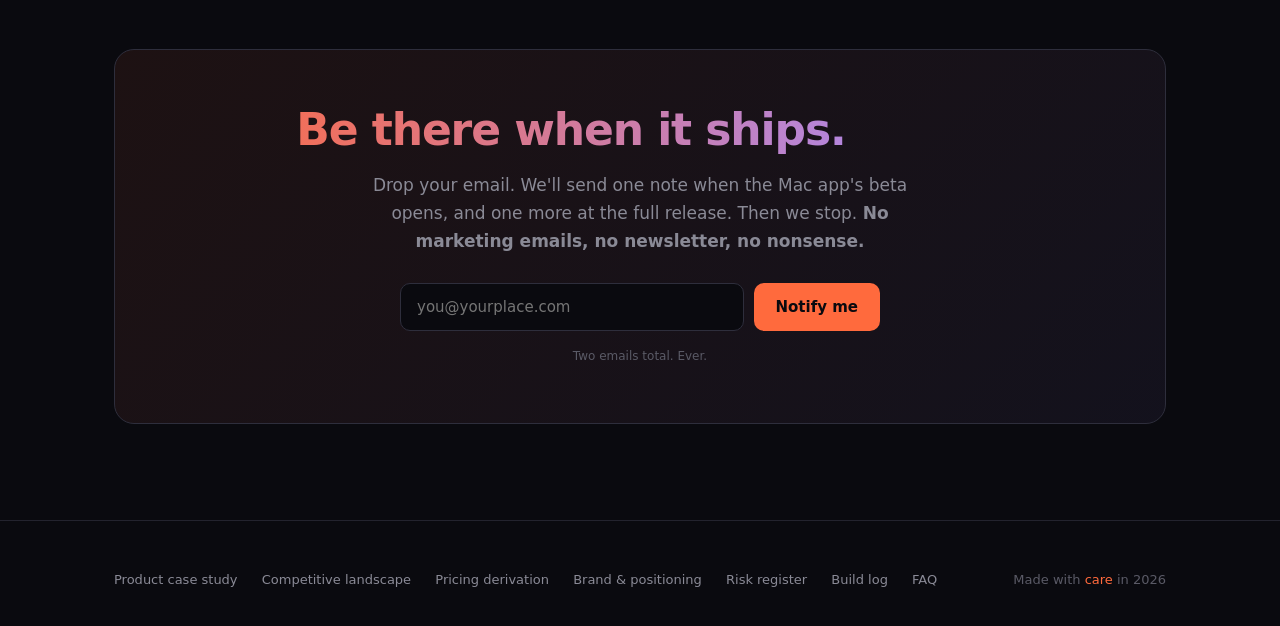
==== commit e0b1de72: "Docs/site coherence pass: proprietary license, freshness, pricing, claims Get the repo "in the right" ====
--- a/website/index.html
+++ b/website/index.html
@@ -5,7 +5,7 @@
 <meta name="viewport" content="width=device-width, initial-scale=1">
 <meta name="description" content="SuperAudio — multi-room audio for the Mac. Every speaker in your house, in sync. Including the old ones.">
 <meta property="og:title" content="SuperAudio — every speaker, in sync">
-<meta property="og:description" content="Multi-room audio for households with AirPlay 1, Sonos, and other speakers the modern ecosystem forgot. From $15.">
+<meta property="og:description" content="Multi-room audio for households with AirPlay 1, Sonos, and other speakers the modern ecosystem forgot. From $19.">
 <title>SuperAudio — every speaker in your house, in sync</title>
 <style>
   :root {
@@ -418,14 +418,14 @@
     <div class="eyebrow">Coming soon · macOS</div>
     <h1>Every speaker in your house. <em>Playing the same song.</em><br>Including the old ones.</h1>
     <p class="lede">
-      <strong>Multi-room audio</strong> for households with mixed AirPlay 1, Sonos, and other speakers the modern Apple/Sonos/Google ecosystems forgot. <strong>One Mac app. Up to 80% less than competitors.</strong> Auto-syncs every speaker to your room — across protocols, without lock-in, without subscriptions.
+      <strong>Multi-room audio</strong> for households with mixed AirPlay 1, Sonos, and other speakers the modern Apple/Sonos/Google ecosystems forgot. <strong>One Mac app. Up to 80% less than competitors.</strong> Plays to your AirPlay 1 and Sonos speakers today — more protocols via $5 addons — auto-synced to your room, without lock-in, without subscriptions.
     </p>
     <div class="cta-row">
       <a href="#waitlist" class="btn-primary">Get notified at launch</a>
       <a href="#how" class="btn-secondary">See how it works</a>
     </div>
     <div class="price-tease">
-      Mac app from <strong>$15</strong> · Apple TV companion <strong>$5</strong> · Hub Stick hardware <strong>$49</strong>
+      Mac app from <strong>$19</strong> · Apple TV companion <strong>$5</strong> · Hub Stick hardware <strong>$59</strong>
     </div>
   </div>
 </header>
@@ -483,7 +483,7 @@
       </div>
     </div>
 
-    <h3 style="margin-top: 64px;">Works with everything modern systems forgot</h3>
+    <h3 style="margin-top: 64px;">Works with the speakers modern systems forgot</h3>
 
     <div class="devices">
       <div class="device">
@@ -508,7 +508,7 @@
           <div class="name">AirPlay 2 speakers</div>
           <div class="desc">HomePod, post-2018 receivers, AP2-licensed brands</div>
         </div>
-        <span class="status addon">+$5 addon</span>
+        <span class="status addon">planned · $5 addon</span>
       </div>
       <div class="device">
         <div class="icon">📡</div>
@@ -562,7 +562,7 @@
     <div class="pricing">
       <div class="price-card">
         <div class="label">For your Mac</div>
-        <div class="price"><span class="currency">$</span>15</div>
+        <div class="price"><span class="currency">$</span>19</div>
         <div class="price-note">One-time · Direct download</div>
         <ul>
           <li>AirPlay 1 + Sonos speakers</li>
@@ -576,7 +576,7 @@
 
       <div class="price-card featured">
         <div class="label">Mac + Apple TV bundle</div>
-        <div class="price"><span class="currency">$</span>18</div>
+        <div class="price"><span class="currency">$</span>22</div>
         <div class="price-note">Save $2 · Mac app + tvOS companion</div>
         <ul>
           <li>Everything in Mac SKU</li>
@@ -590,7 +590,7 @@
 
       <div class="price-card">
         <div class="label">No Mac? Hub hardware</div>
-        <div class="price"><span class="currency">$</span>49</div>
+        <div class="price"><span class="currency">$</span>59</div>
         <div class="price-note">Includes preconfigured hardware</div>
         <ul>
           <li>Plug-and-play hub (Raspberry Pi-based)</li>
@@ -621,12 +621,12 @@
 
     <details class="faq">
       <summary>How is this different from Airfoil?</summary>
-      <p>Airfoil ($35) is a 20-year-old Mac app from Rogue Amoeba. It does multi-protocol Mac→speakers streaming, and it's good at what it does. SuperAudio costs less than half, ships a tvOS companion ($5) so your Apple TV becomes a household hub, includes optional cross-protocol Room Tuning ($5) that doesn't exist in any consumer product, and explicitly supports your stranded old hardware (gen-1 Sonos, B&amp;W A5/A7, AirPort Express, old Apple TVs).</p>
+      <p>Airfoil ($35) is a 20-year-old Mac app from Rogue Amoeba. It does multi-protocol Mac→speakers streaming, and it's good at what it does. SuperAudio costs $19 — well under Airfoil's price — ships a tvOS companion ($5) so your Apple TV becomes a household hub, includes optional cross-protocol Room Tuning ($5) that doesn't exist in any consumer product, and explicitly supports your stranded old hardware (gen-1 Sonos, B&amp;W A5/A7, AirPort Express, old Apple TVs).</p>
     </details>
 
     <details class="faq">
       <summary>Does my music actually stay in sync between rooms?</summary>
-      <p>Yes — and we measured it. AirPlay 1 receivers sync sample-accurately via our shared timing anchor; Sonos has a hidden internal buffer that we measure with your Mac's microphone and compensate for automatically. Verified 2026-05-18 against B&amp;W A5, B&amp;W A7 (side room), and Sonos Playbar gen 1: a 3-pass chirp calibration through the Mac's built-in mic measured all three speakers' arrival lag at the listening position with SNR 18–33 dB, then aligned them to sub-perceptual sync (under 50 ms). No buttons. The M11 iPhone-mic Room Tuning addon extends this with a walk-around measurement for whole-room frequency correction.</p>
+      <p>Yes. AirPlay 1 receivers sync sample-accurately via our shared timing anchor; Sonos has a hidden internal buffer that we measure with your Mac's microphone and compensate for automatically. Your Mac plays a brief chirp from each speaker, measures how long the sound takes to reach where you're sitting, and lines them all up — in sync to the ear, automatically. No buttons. The M11 iPhone-mic Room Tuning addon extends this with a walk-around measurement for whole-room frequency correction.</p>
     </details>
 
     <details class="faq">
@@ -646,7 +646,7 @@
 
     <details class="faq">
       <summary>I don't have a Mac. Can I still use it?</summary>
-      <p>Yes — the $49 SuperAudio Hub Stick is a tiny preconfigured device that plugs into your router. Setup is one QR code on your phone. Then your iPhone, iPad, or smart TV can AirPlay to the Hub, which fans out to every speaker in your house. No Mac required.</p>
+      <p>Yes — the $59 SuperAudio Hub Stick is a tiny preconfigured device that plugs into your router. Setup is one QR code on your phone. Then your iPhone, iPad, or smart TV can AirPlay to the Hub, which fans out to every speaker in your house. No Mac required.</p>
     </details>
 
     <details class="faq">
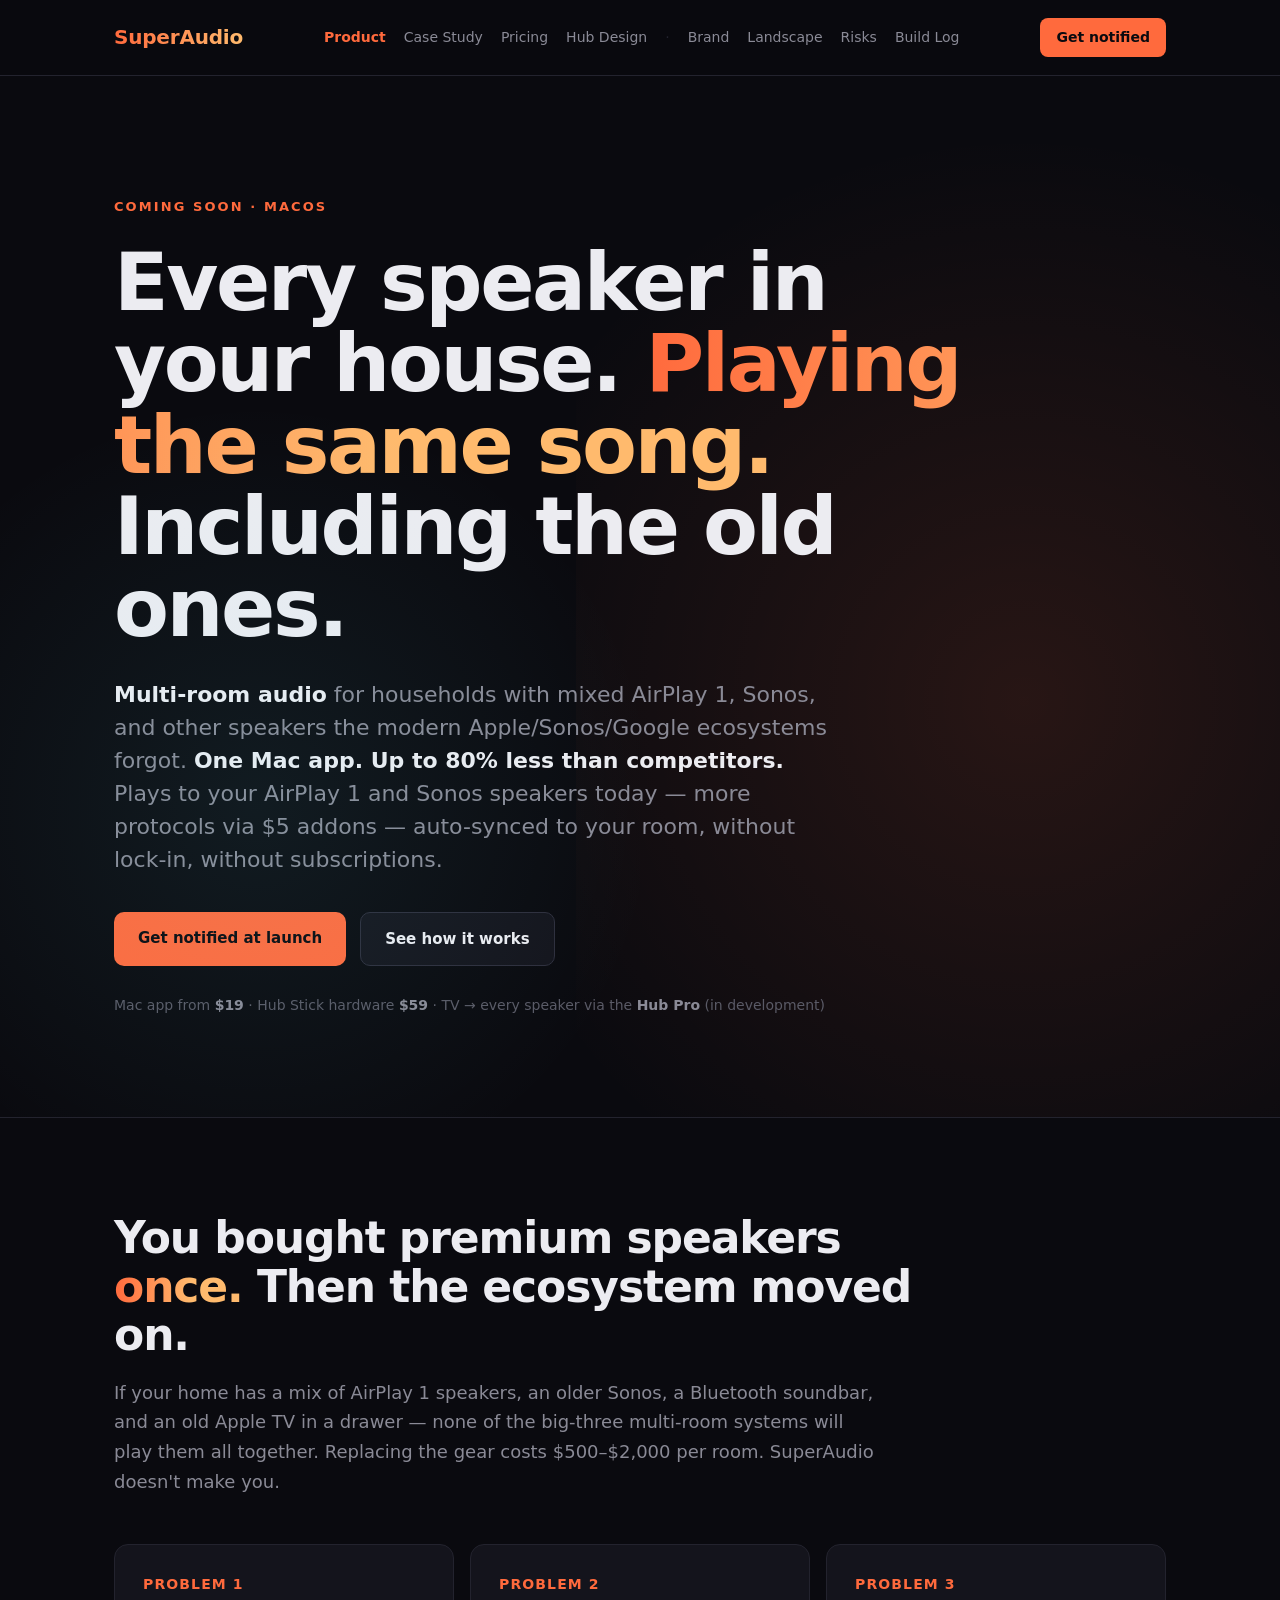
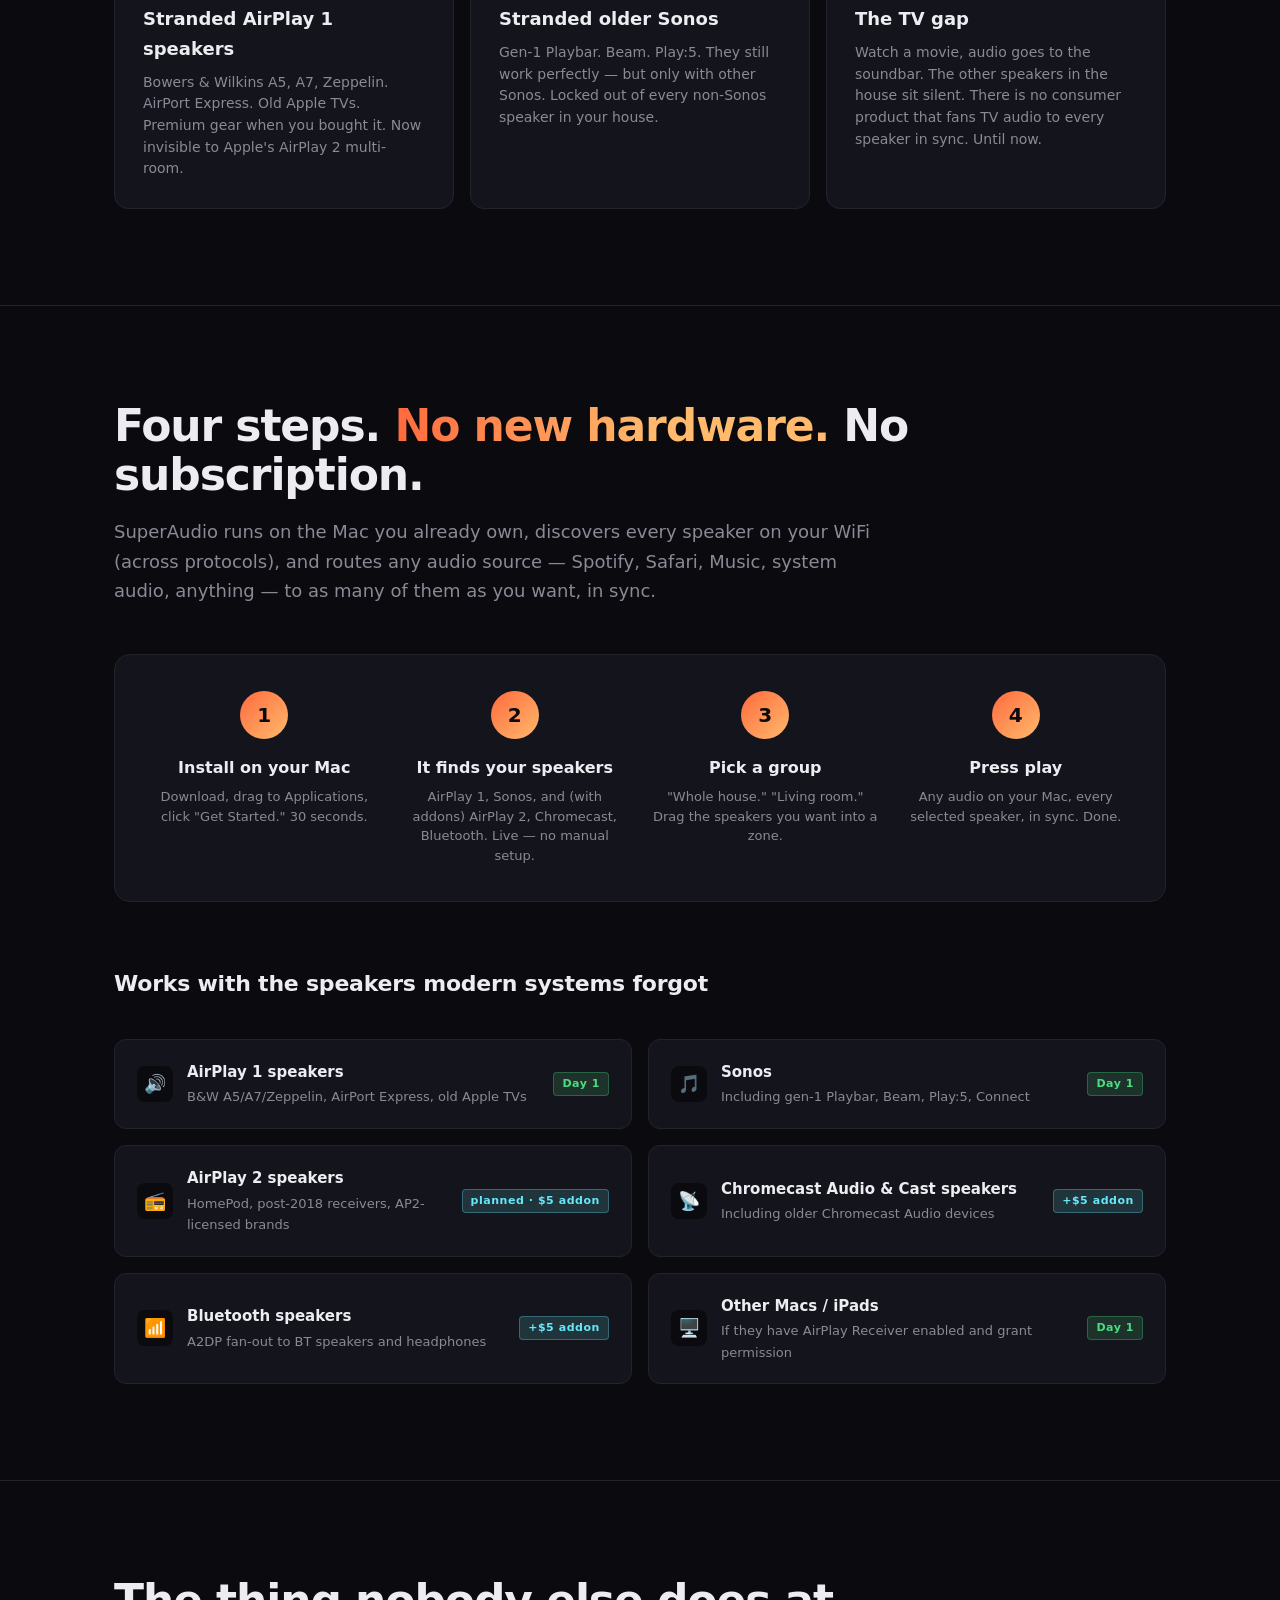
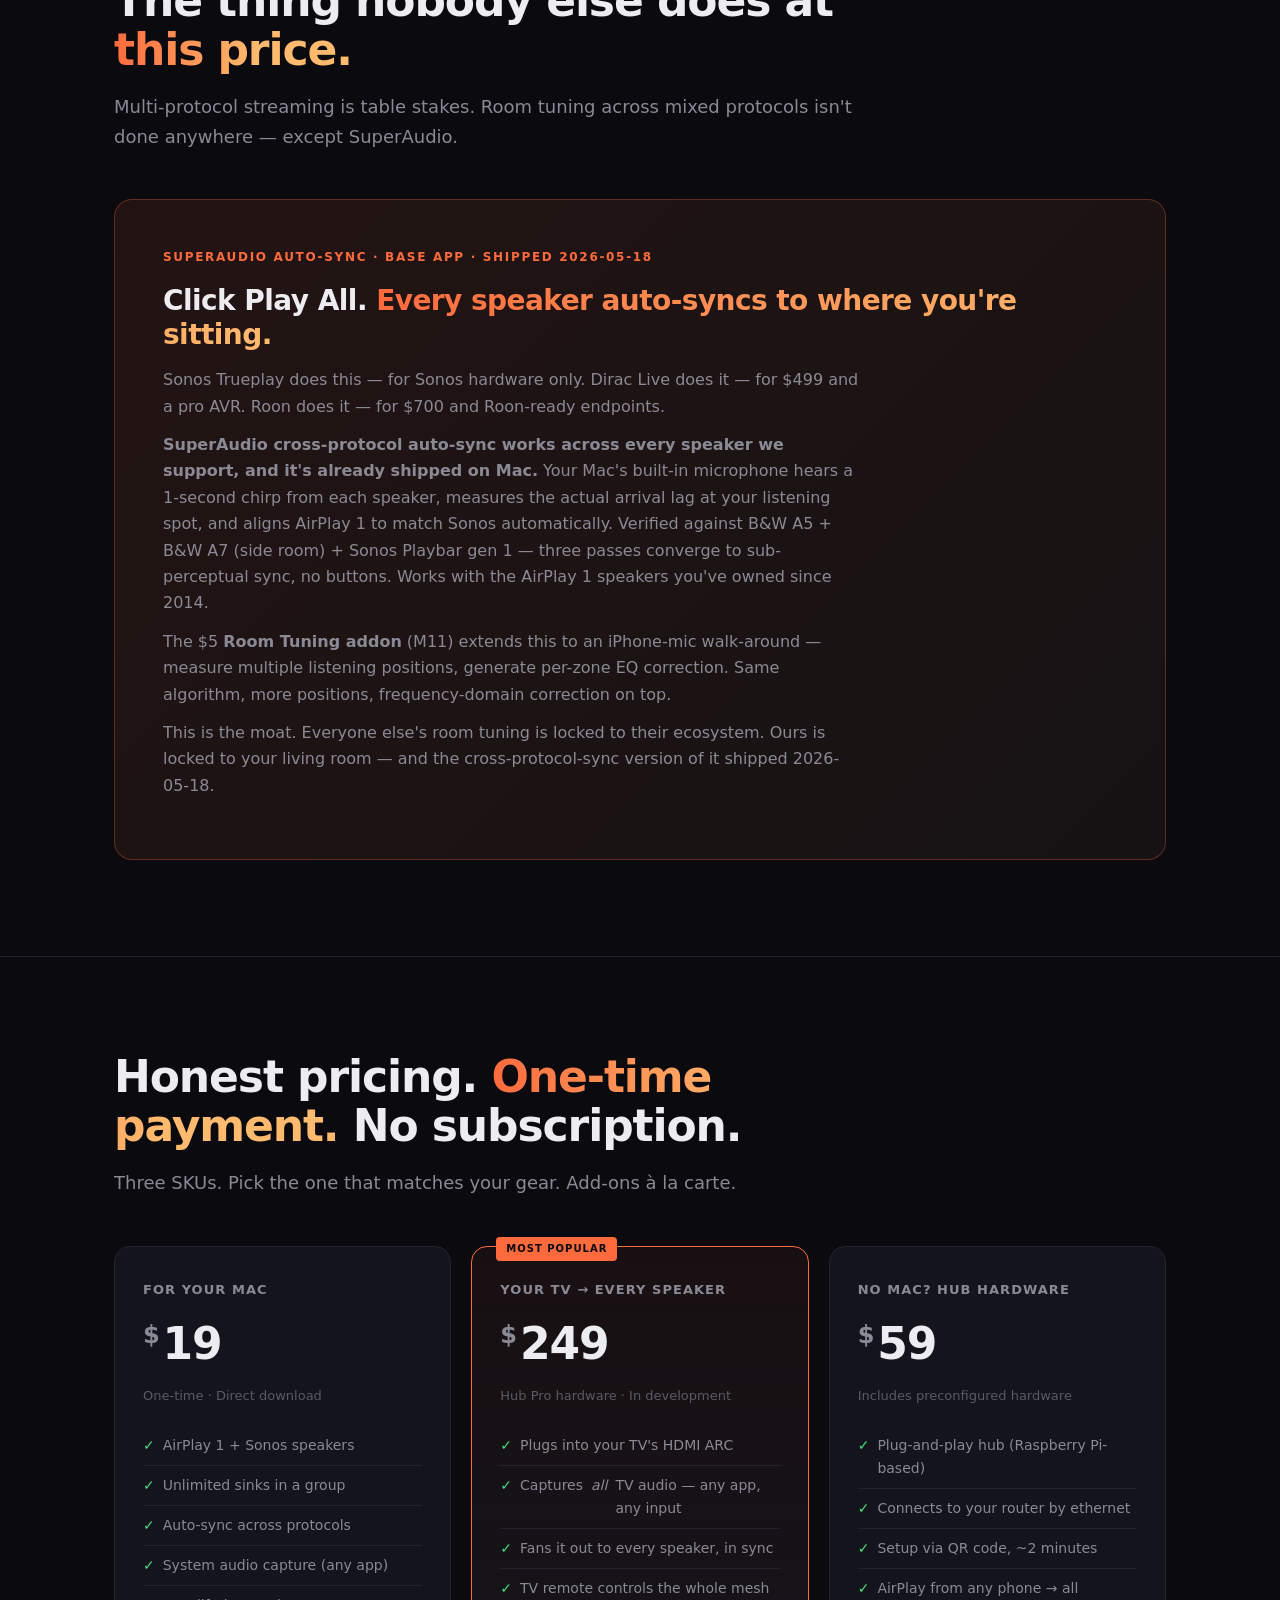
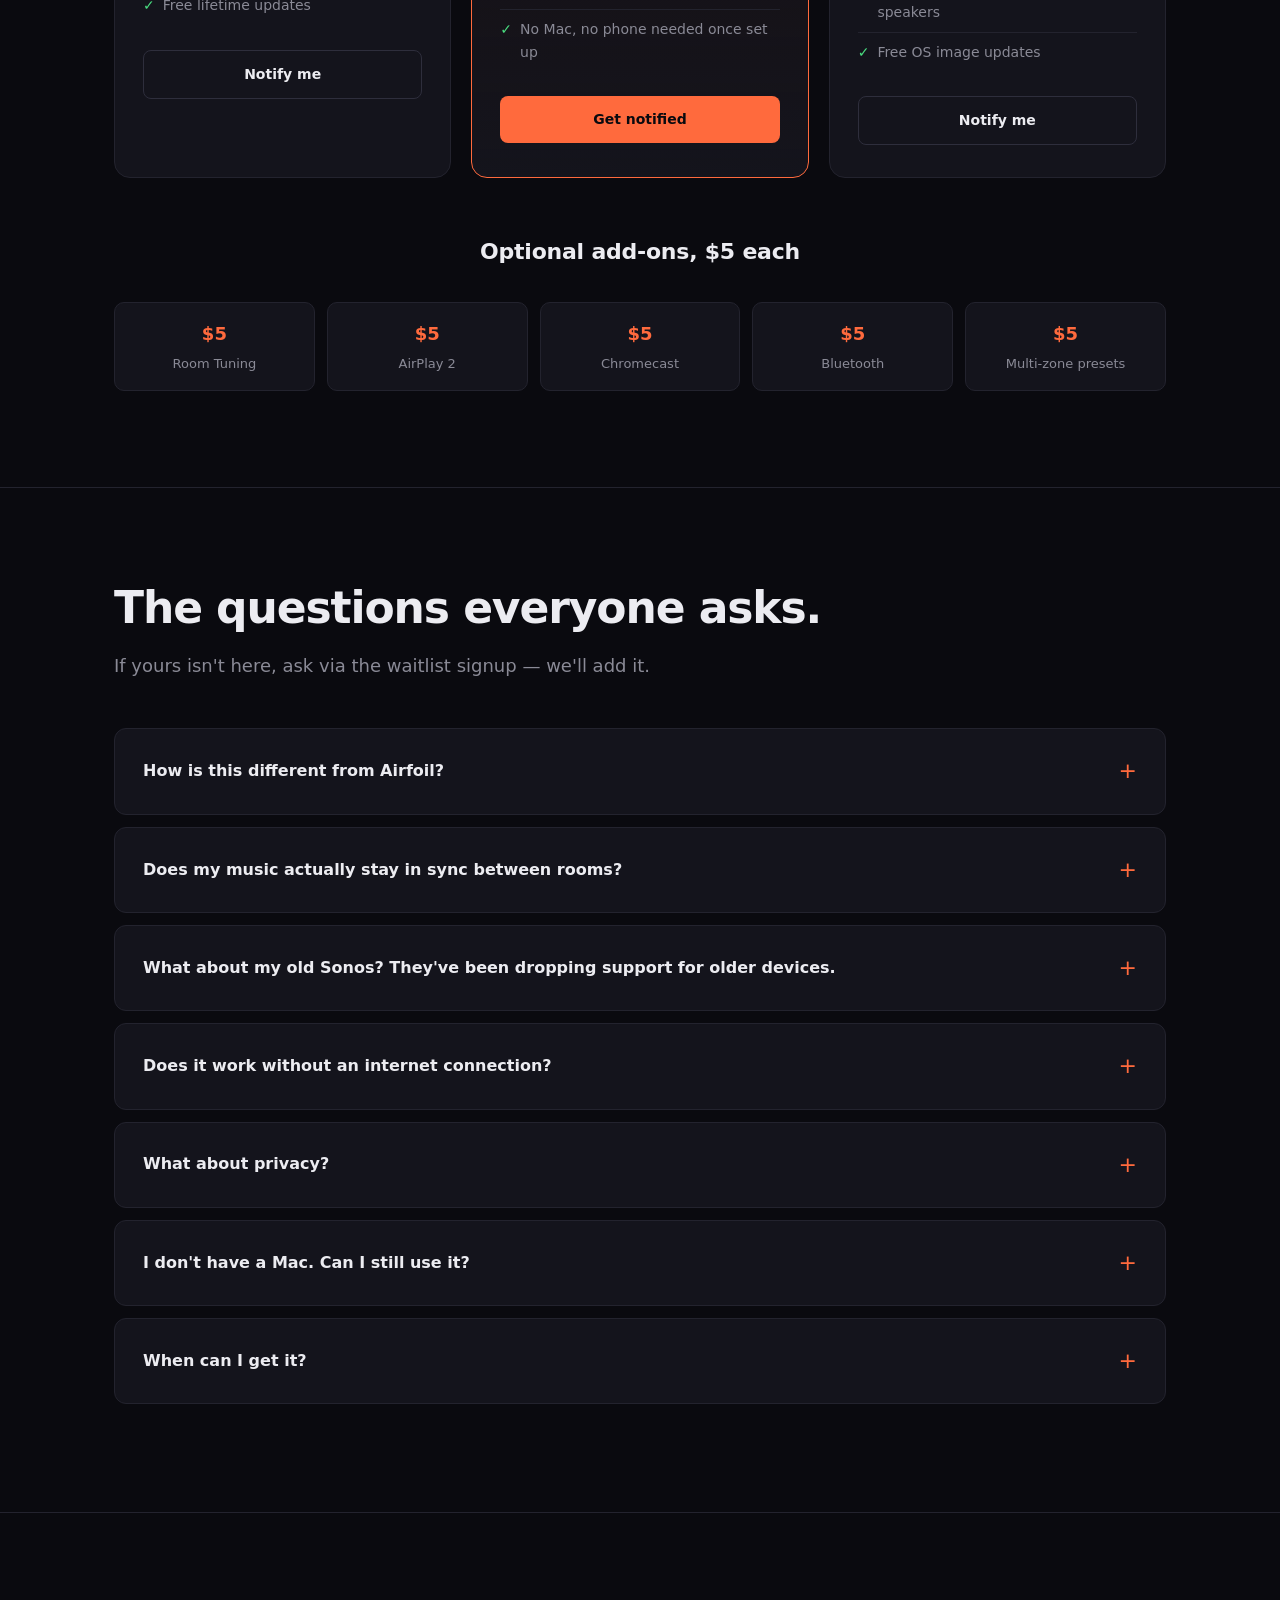
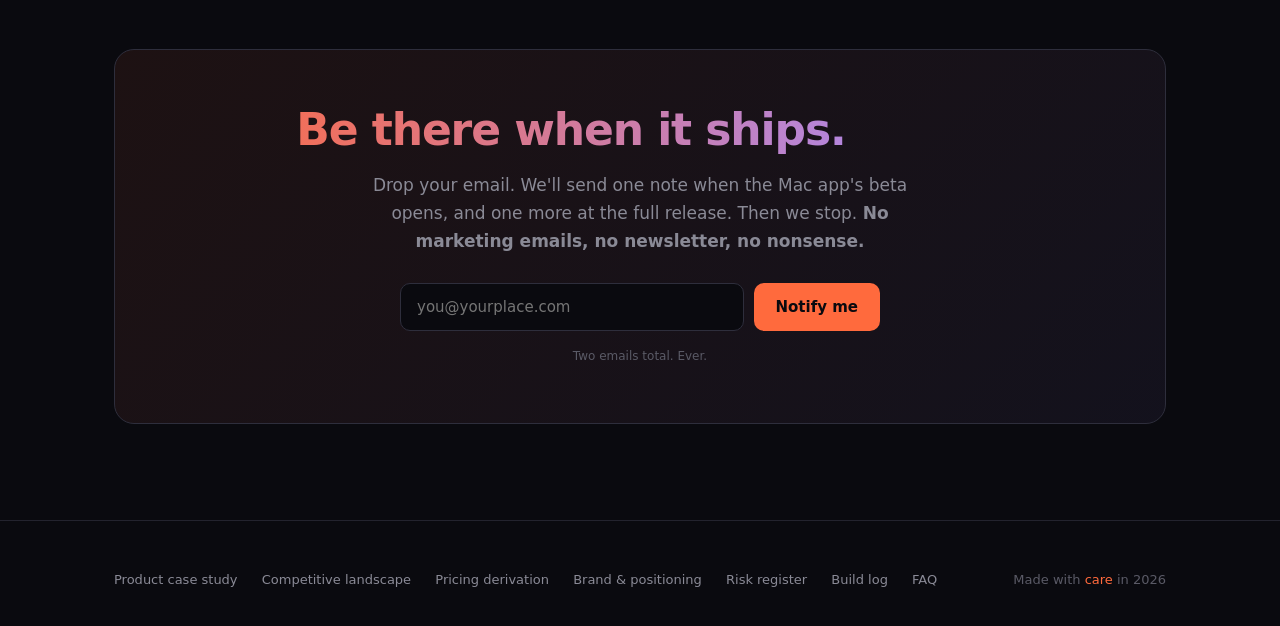
==== commit d63ecf92: "Add GCC-PHAT correlation + re-scope tvOS premise to hardware hub AudioCorrelation: add optional GCC-" ====
--- a/website/index.html
+++ b/website/index.html
@@ -425,7 +425,7 @@
       <a href="#how" class="btn-secondary">See how it works</a>
     </div>
     <div class="price-tease">
-      Mac app from <strong>$19</strong> · Apple TV companion <strong>$5</strong> · Hub Stick hardware <strong>$59</strong>
+      Mac app from <strong>$19</strong> · Hub Stick hardware <strong>$59</strong> · TV → every speaker via the <strong>Hub Pro</strong> (in development)
     </div>
   </div>
 </header>
@@ -575,17 +575,17 @@
       </div>
 
       <div class="price-card featured">
-        <div class="label">Mac + Apple TV bundle</div>
-        <div class="price"><span class="currency">$</span>22</div>
-        <div class="price-note">Save $2 · Mac app + tvOS companion</div>
+        <div class="label">Your TV → every speaker</div>
+        <div class="price"><span class="currency">$</span>249</div>
+        <div class="price-note">Hub Pro hardware · In development</div>
         <ul>
-          <li>Everything in Mac SKU</li>
-          <li>tvOS app for any Apple TV 2015+</li>
-          <li>Make your Apple TV the household hub</li>
-          <li>Stream from iPhone → Apple TV → all your speakers</li>
-          <li>Free lifetime updates</li>
+          <li>Plugs into your TV's HDMI ARC</li>
+          <li>Captures <em>all</em> TV audio — any app, any input</li>
+          <li>Fans it out to every speaker, in sync</li>
+          <li>TV remote controls the whole mesh</li>
+          <li>No Mac, no phone needed once set up</li>
         </ul>
-        <a href="#waitlist" class="btn btn-fill">Notify me</a>
+        <a href="#waitlist" class="btn btn-fill">Get notified</a>
       </div>
 
       <div class="price-card">
@@ -621,7 +621,7 @@
 
     <details class="faq">
       <summary>How is this different from Airfoil?</summary>
-      <p>Airfoil ($35) is a 20-year-old Mac app from Rogue Amoeba. It does multi-protocol Mac→speakers streaming, and it's good at what it does. SuperAudio costs $19 — well under Airfoil's price — ships a tvOS companion ($5) so your Apple TV becomes a household hub, includes optional cross-protocol Room Tuning ($5) that doesn't exist in any consumer product, and explicitly supports your stranded old hardware (gen-1 Sonos, B&amp;W A5/A7, AirPort Express, old Apple TVs).</p>
+      <p>Airfoil ($35) is a 20-year-old Mac app from Rogue Amoeba. It does multi-protocol Mac→speakers streaming, and it's good at what it does. SuperAudio costs $19 — well under Airfoil's price — includes optional cross-protocol Room Tuning ($5) that doesn't exist in any consumer product, and explicitly supports your stranded old hardware (gen-1 Sonos, B&amp;W A5/A7, AirPort Express, old Apple TVs). For the living room, our forthcoming Hub Pro plugs into your TV's HDMI ARC and fans <em>all</em> TV audio out to every speaker in sync — something no Mac app (or Apple TV app) can do, because TV apps can't capture protected streaming audio.</p>
     </details>
 
     <details class="faq">
@@ -651,7 +651,7 @@
 
     <details class="faq">
       <summary>When can I get it?</summary>
-      <p>The Mac app is in beta as of summer 2026. Apple TV companion follows 4–6 weeks after. Hardware Hub Stick is 3–4 months out. <a href="#waitlist">Get on the waitlist</a> and you'll hear the moment beta opens.</p>
+      <p>The Mac app is in beta as of summer 2026. The Hub Stick is 3–4 months out, and the Hub Pro (TV → every speaker, via HDMI ARC) follows after that. <a href="#waitlist">Get on the waitlist</a> and you'll hear the moment beta opens.</p>
     </details>
   </div>
 </section>
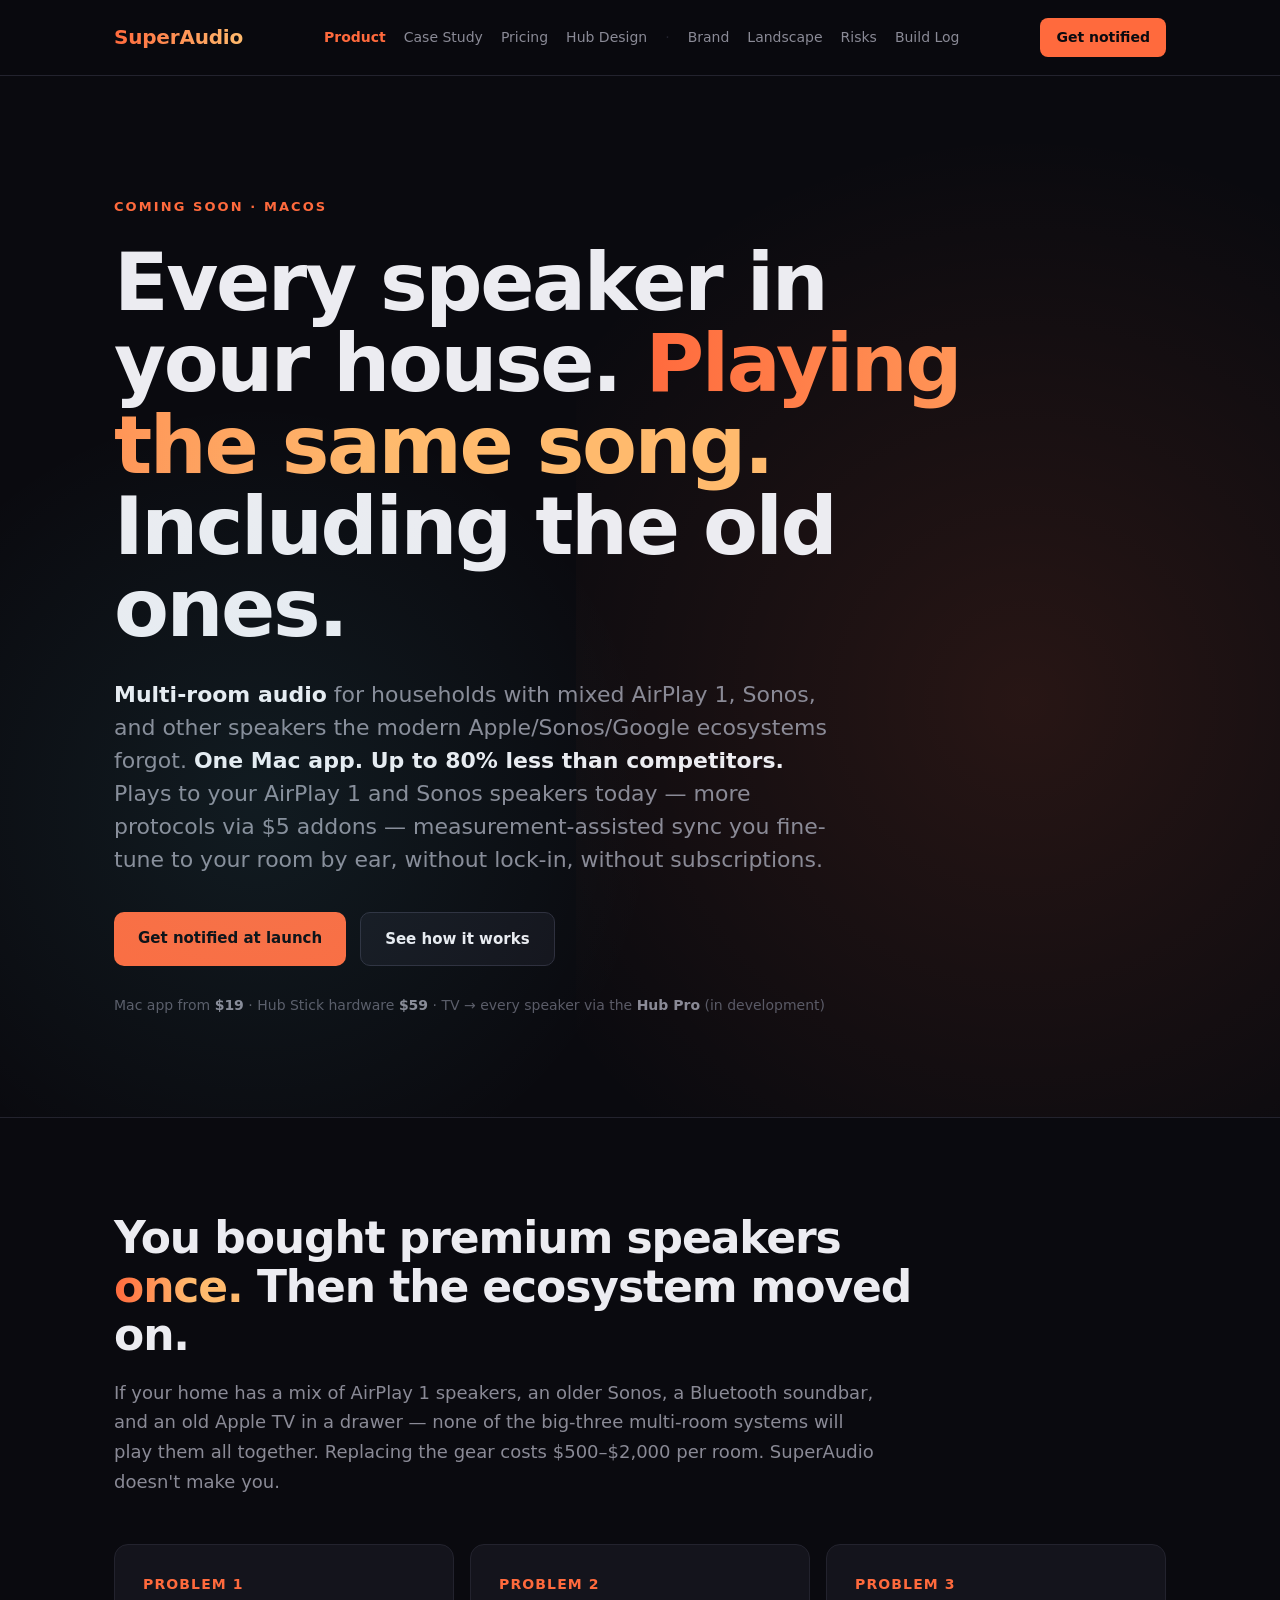
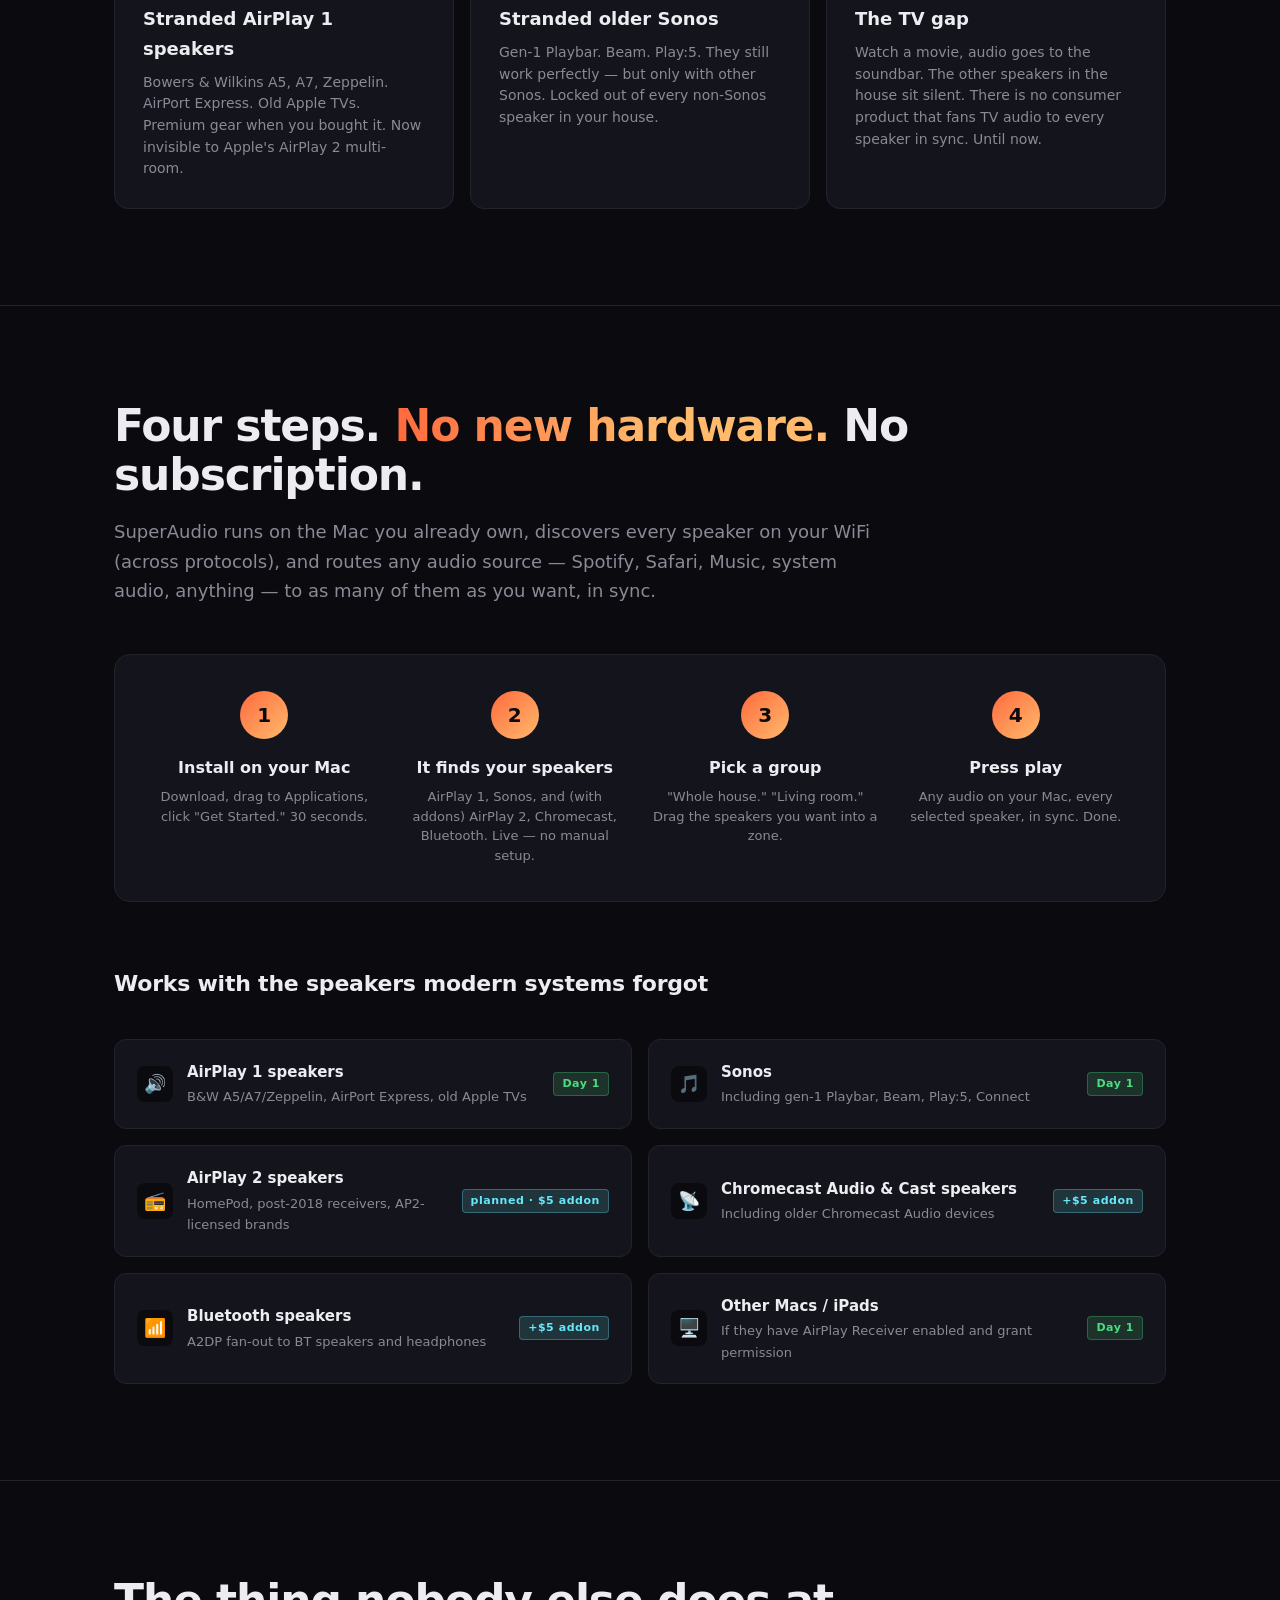
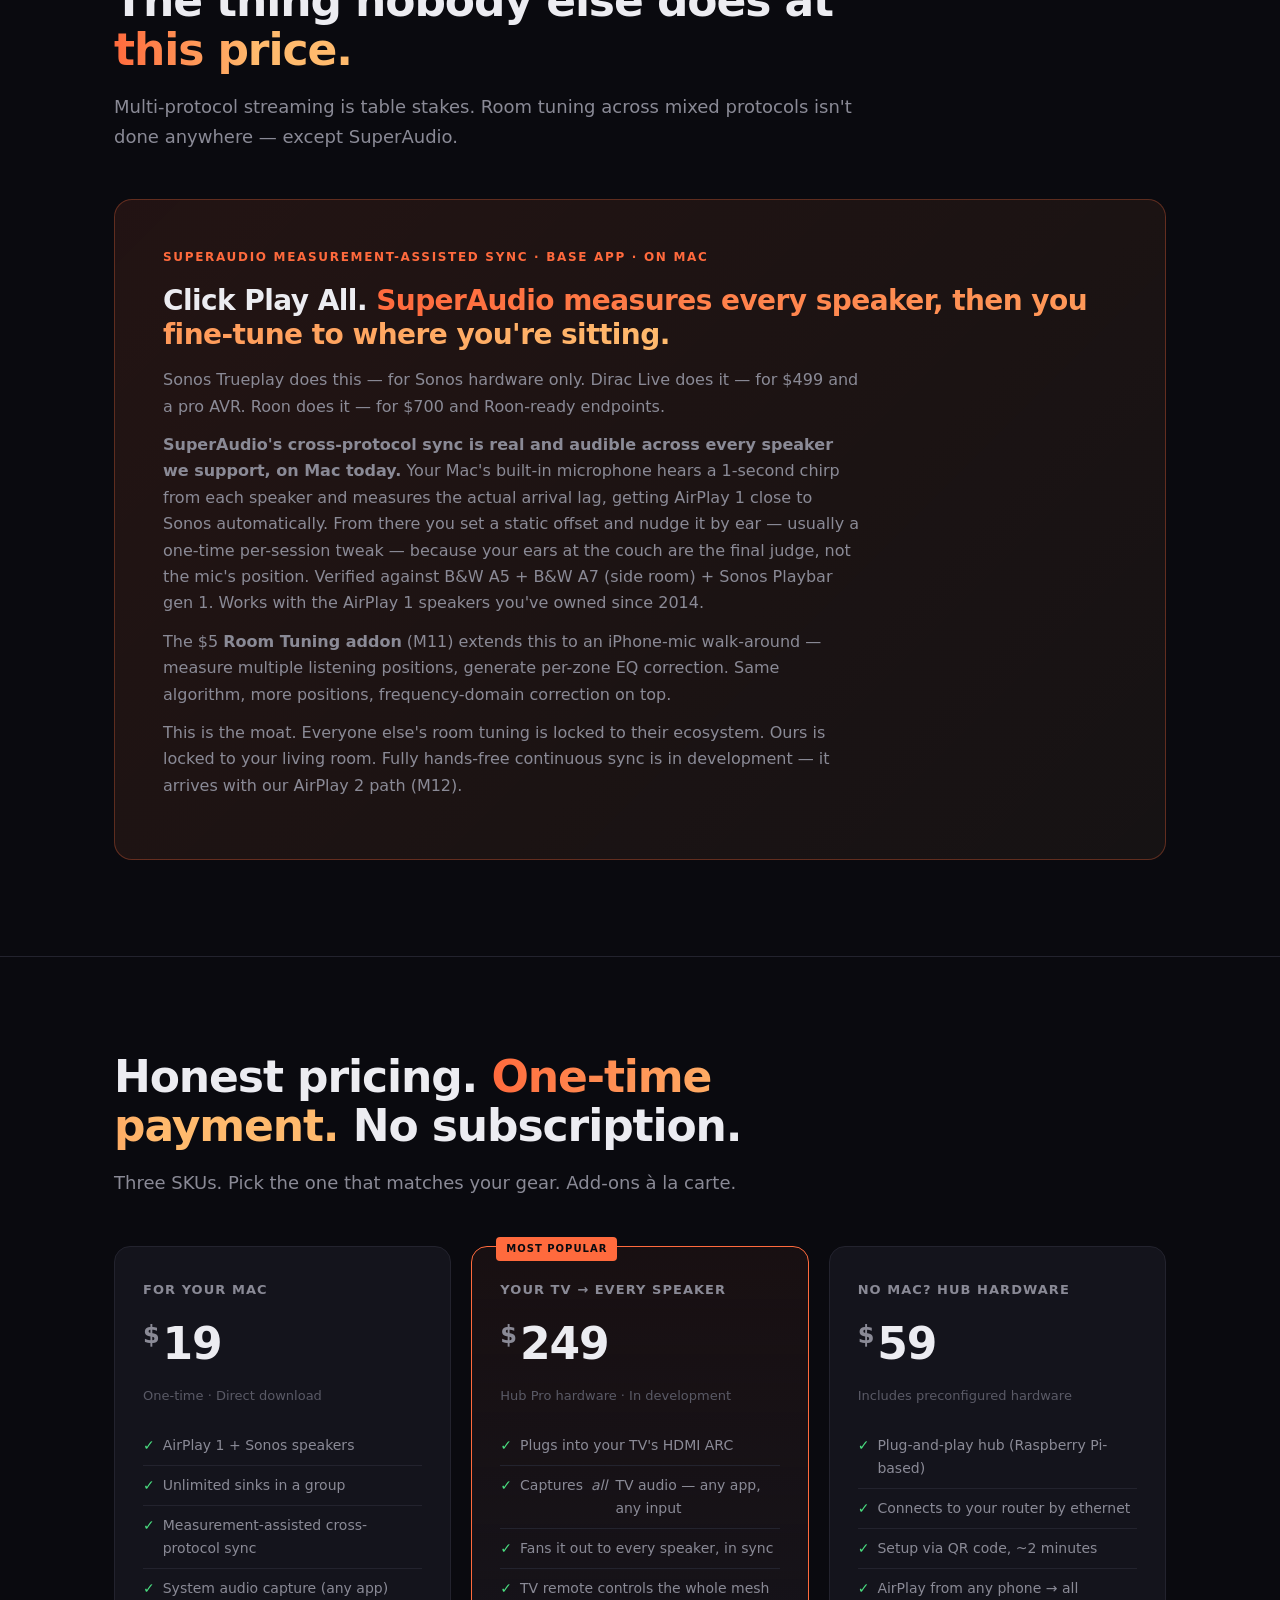
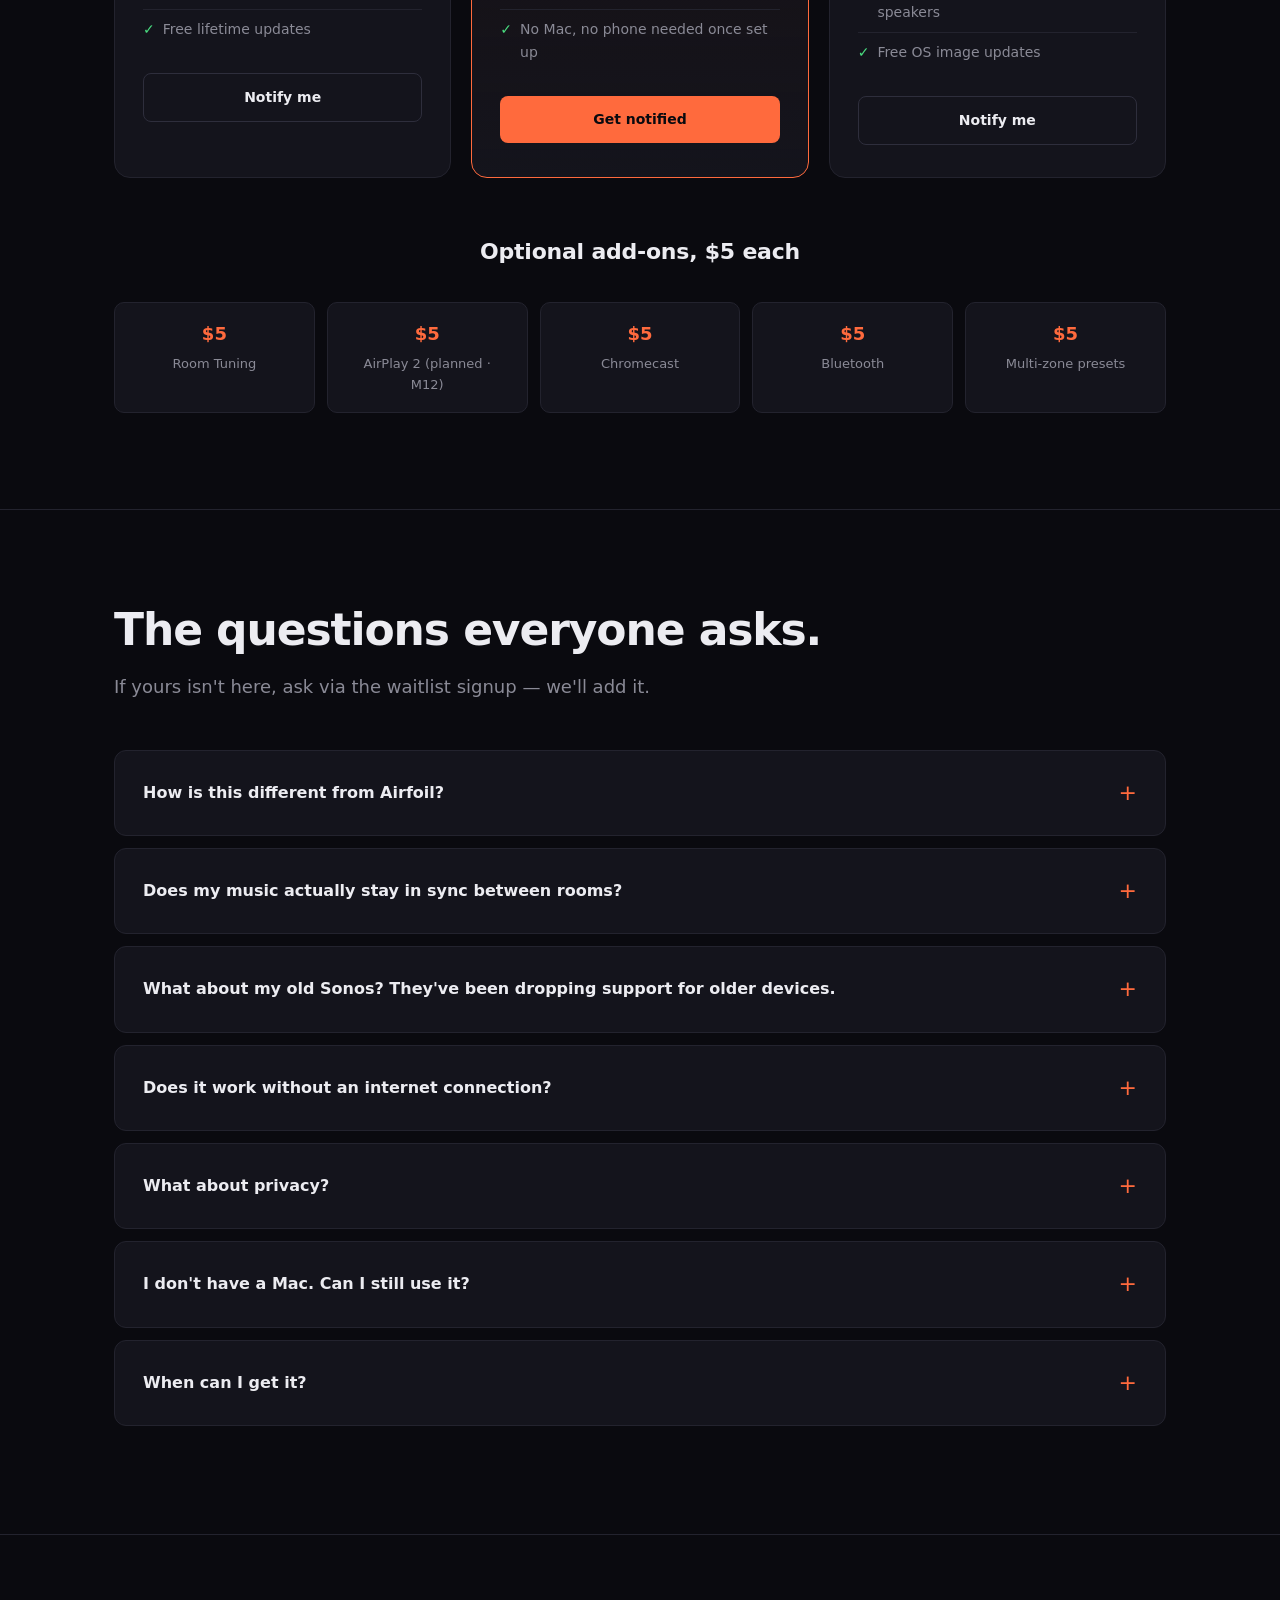
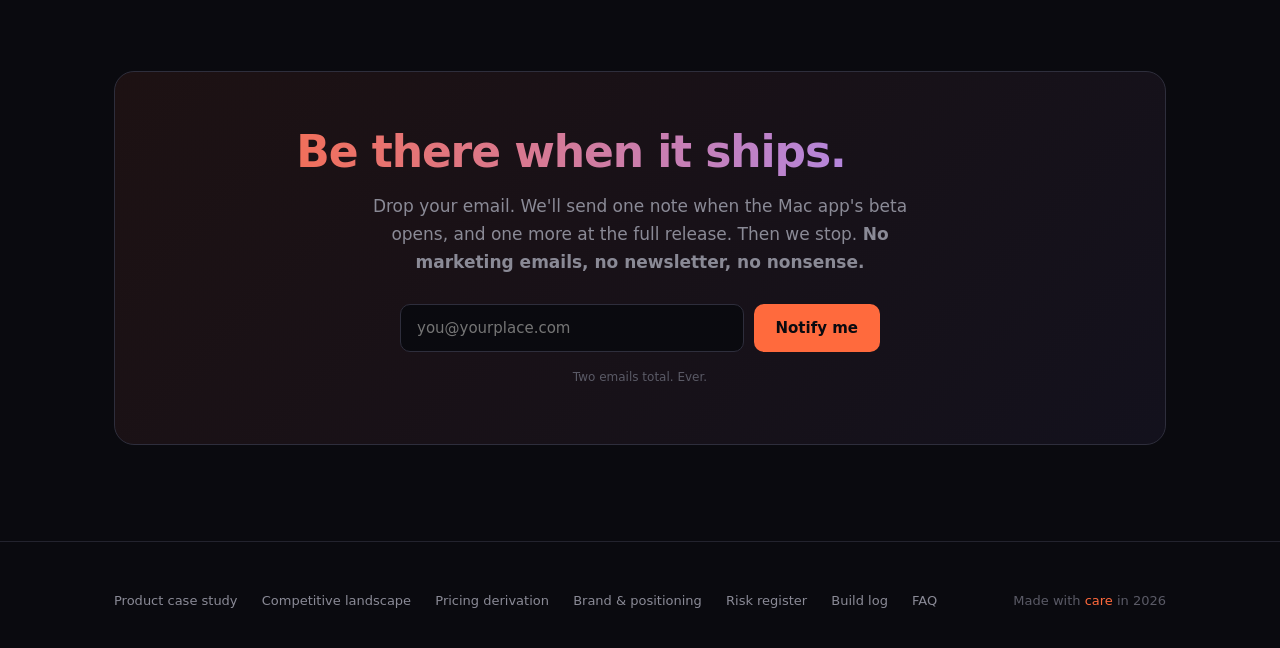
==== commit 78e1cd5f: "Harden AP1+Sonos sync; honest docs/site pass on auto-correctors Code — passive sync reliability: - P" ====
--- a/website/index.html
+++ b/website/index.html
@@ -418,7 +418,7 @@
     <div class="eyebrow">Coming soon · macOS</div>
     <h1>Every speaker in your house. <em>Playing the same song.</em><br>Including the old ones.</h1>
     <p class="lede">
-      <strong>Multi-room audio</strong> for households with mixed AirPlay 1, Sonos, and other speakers the modern Apple/Sonos/Google ecosystems forgot. <strong>One Mac app. Up to 80% less than competitors.</strong> Plays to your AirPlay 1 and Sonos speakers today — more protocols via $5 addons — auto-synced to your room, without lock-in, without subscriptions.
+      <strong>Multi-room audio</strong> for households with mixed AirPlay 1, Sonos, and other speakers the modern Apple/Sonos/Google ecosystems forgot. <strong>One Mac app. Up to 80% less than competitors.</strong> Plays to your AirPlay 1 and Sonos speakers today — more protocols via $5 addons — measurement-assisted sync you fine-tune to your room by ear, without lock-in, without subscriptions.
     </p>
     <div class="cta-row">
       <a href="#waitlist" class="btn-primary">Get notified at launch</a>
@@ -544,12 +544,12 @@
     <p class="subhead">Multi-protocol streaming is table stakes. Room tuning across mixed protocols isn't done anywhere — except SuperAudio.</p>
 
     <div class="moat-callout">
-      <div class="badge">SuperAudio Auto-Sync · base app · shipped 2026-05-18</div>
-      <div class="title">Click Play All. <em>Every speaker auto-syncs to where you're sitting.</em></div>
+      <div class="badge">SuperAudio Measurement-Assisted Sync · base app · on Mac</div>
+      <div class="title">Click Play All. <em>SuperAudio measures every speaker, then you fine-tune to where you're sitting.</em></div>
       <p>Sonos Trueplay does this — for Sonos hardware only. Dirac Live does it — for $499 and a pro AVR. Roon does it — for $700 and Roon-ready endpoints.</p>
-      <p><strong>SuperAudio cross-protocol auto-sync works across every speaker we support, and it's already shipped on Mac.</strong> Your Mac's built-in microphone hears a 1-second chirp from each speaker, measures the actual arrival lag at your listening spot, and aligns AirPlay 1 to match Sonos automatically. Verified against B&amp;W A5 + B&amp;W A7 (side room) + Sonos Playbar gen 1 — three passes converge to sub-perceptual sync, no buttons. Works with the AirPlay 1 speakers you've owned since 2014.</p>
+      <p><strong>SuperAudio's cross-protocol sync is real and audible across every speaker we support, on Mac today.</strong> Your Mac's built-in microphone hears a 1-second chirp from each speaker and measures the actual arrival lag, getting AirPlay 1 close to Sonos automatically. From there you set a static offset and nudge it by ear — usually a one-time per-session tweak — because your ears at the couch are the final judge, not the mic's position. Verified against B&amp;W A5 + B&amp;W A7 (side room) + Sonos Playbar gen 1. Works with the AirPlay 1 speakers you've owned since 2014.</p>
       <p>The $5 <strong>Room Tuning addon</strong> (M11) extends this to an iPhone-mic walk-around — measure multiple listening positions, generate per-zone EQ correction. Same algorithm, more positions, frequency-domain correction on top.</p>
-      <p>This is the moat. Everyone else's room tuning is locked to their ecosystem. Ours is locked to your living room — and the cross-protocol-sync version of it shipped 2026-05-18.</p>
+      <p>This is the moat. Everyone else's room tuning is locked to their ecosystem. Ours is locked to your living room. Fully hands-free continuous sync is in development — it arrives with our AirPlay 2 path (M12).</p>
     </div>
   </div>
 </section>
@@ -567,7 +567,7 @@
         <ul>
           <li>AirPlay 1 + Sonos speakers</li>
           <li>Unlimited sinks in a group</li>
-          <li>Auto-sync across protocols</li>
+          <li>Measurement-assisted cross-protocol sync</li>
           <li>System audio capture (any app)</li>
           <li>Free lifetime updates</li>
         </ul>
@@ -606,7 +606,7 @@
     <h3 style="margin-top: 56px; text-align: center;">Optional add-ons, $5 each</h3>
     <div class="addons-grid">
       <div class="addon"><div class="price">$5</div><div class="name">Room Tuning</div></div>
-      <div class="addon"><div class="price">$5</div><div class="name">AirPlay 2</div></div>
+      <div class="addon"><div class="price">$5</div><div class="name">AirPlay 2 (planned · M12)</div></div>
       <div class="addon"><div class="price">$5</div><div class="name">Chromecast</div></div>
       <div class="addon"><div class="price">$5</div><div class="name">Bluetooth</div></div>
       <div class="addon"><div class="price">$5</div><div class="name">Multi-zone presets</div></div>
@@ -626,7 +626,7 @@
 
     <details class="faq">
       <summary>Does my music actually stay in sync between rooms?</summary>
-      <p>Yes. AirPlay 1 receivers sync sample-accurately via our shared timing anchor; Sonos has a hidden internal buffer that we measure with your Mac's microphone and compensate for automatically. Your Mac plays a brief chirp from each speaker, measures how long the sound takes to reach where you're sitting, and lines them all up — in sync to the ear, automatically. No buttons. The M11 iPhone-mic Room Tuning addon extends this with a walk-around measurement for whole-room frequency correction.</p>
+      <p>Yes — with a one-time tune. AirPlay 1 receivers sync sample-accurately via our shared timing anchor; Sonos has a hidden internal buffer that we measure with your Mac's microphone. Your Mac plays a brief chirp from each speaker, measures how long the sound takes to reach where you're sitting, and gets the speakers close. You then set a static offset and nudge it by ear to lock it in at your seat — typically a single per-session adjustment, since the mic's spot isn't your spot. Sonos's buffer can drift between sessions, so you may re-tune occasionally. Fully hands-free continuous correction is the goal, coming with our AirPlay 2 path (M12). The M11 iPhone-mic Room Tuning addon extends measurement with a walk-around for whole-room frequency correction.</p>
     </details>
 
     <details class="faq">
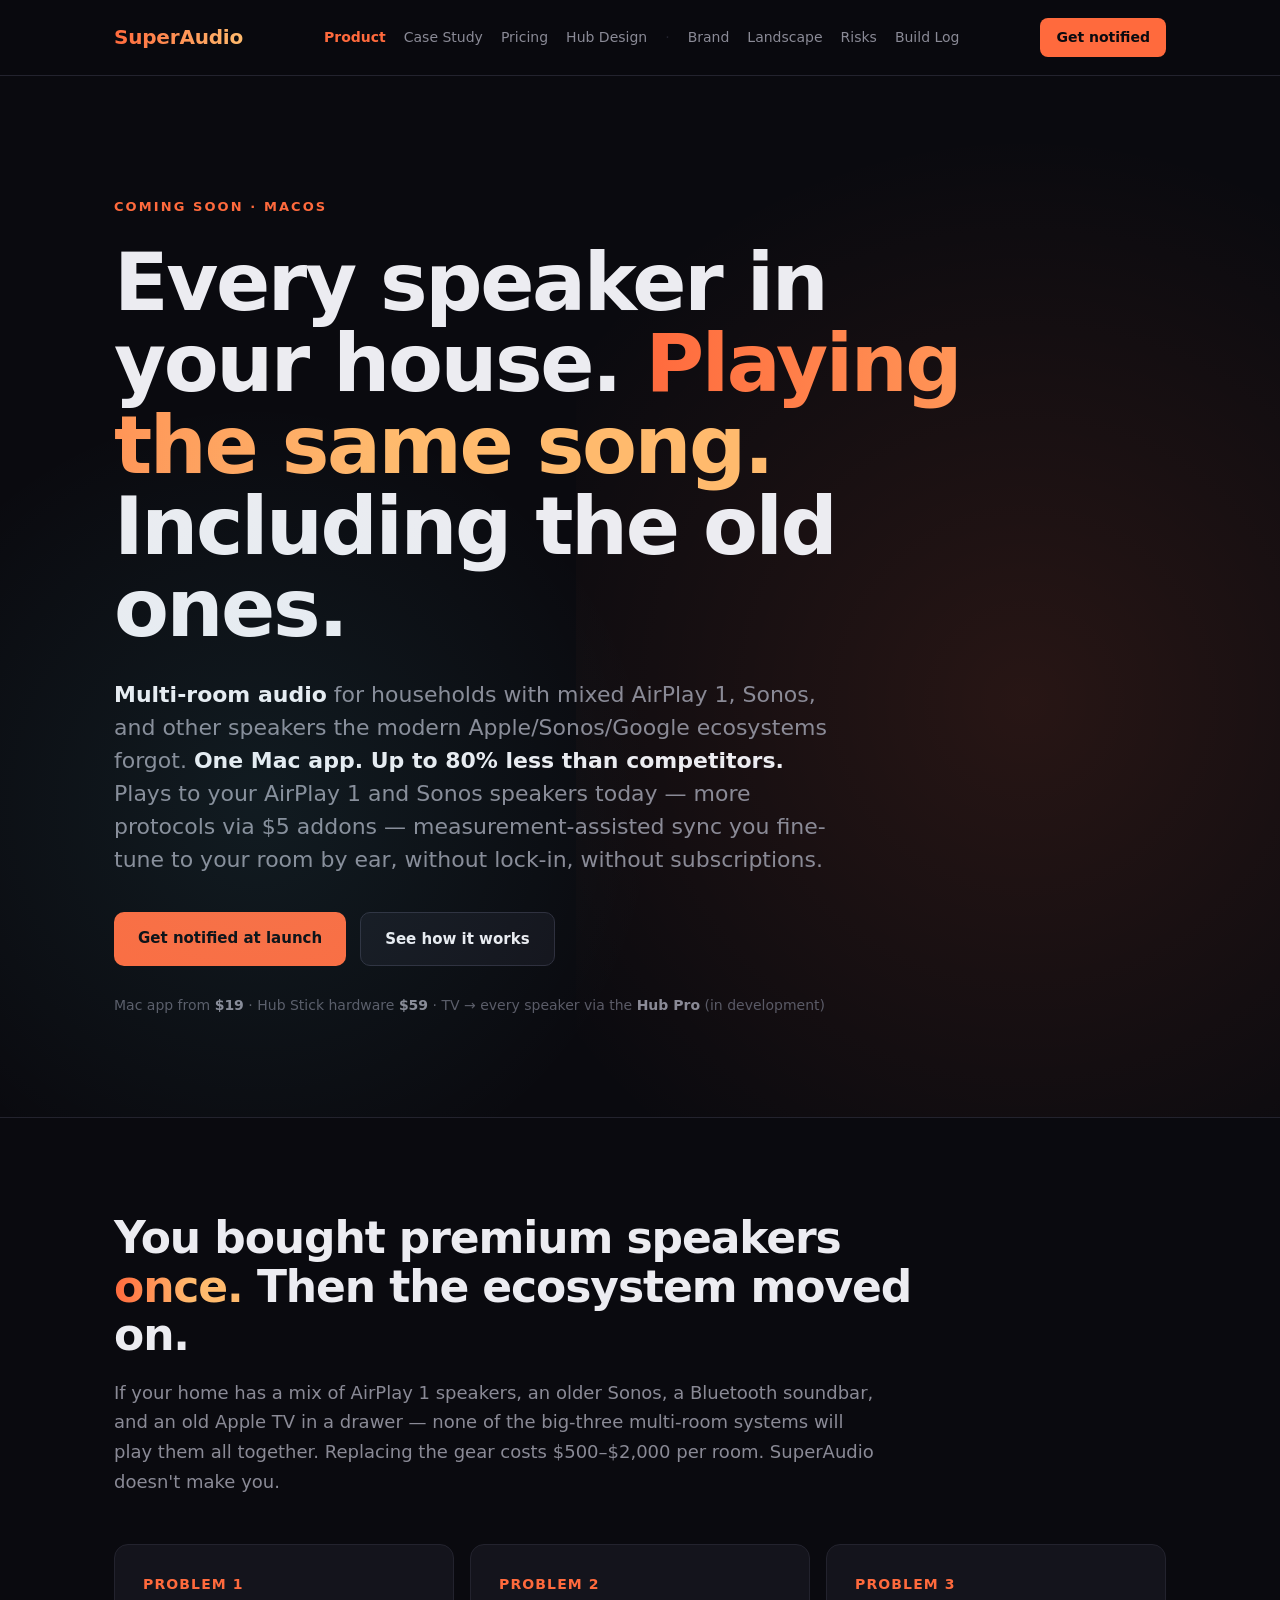
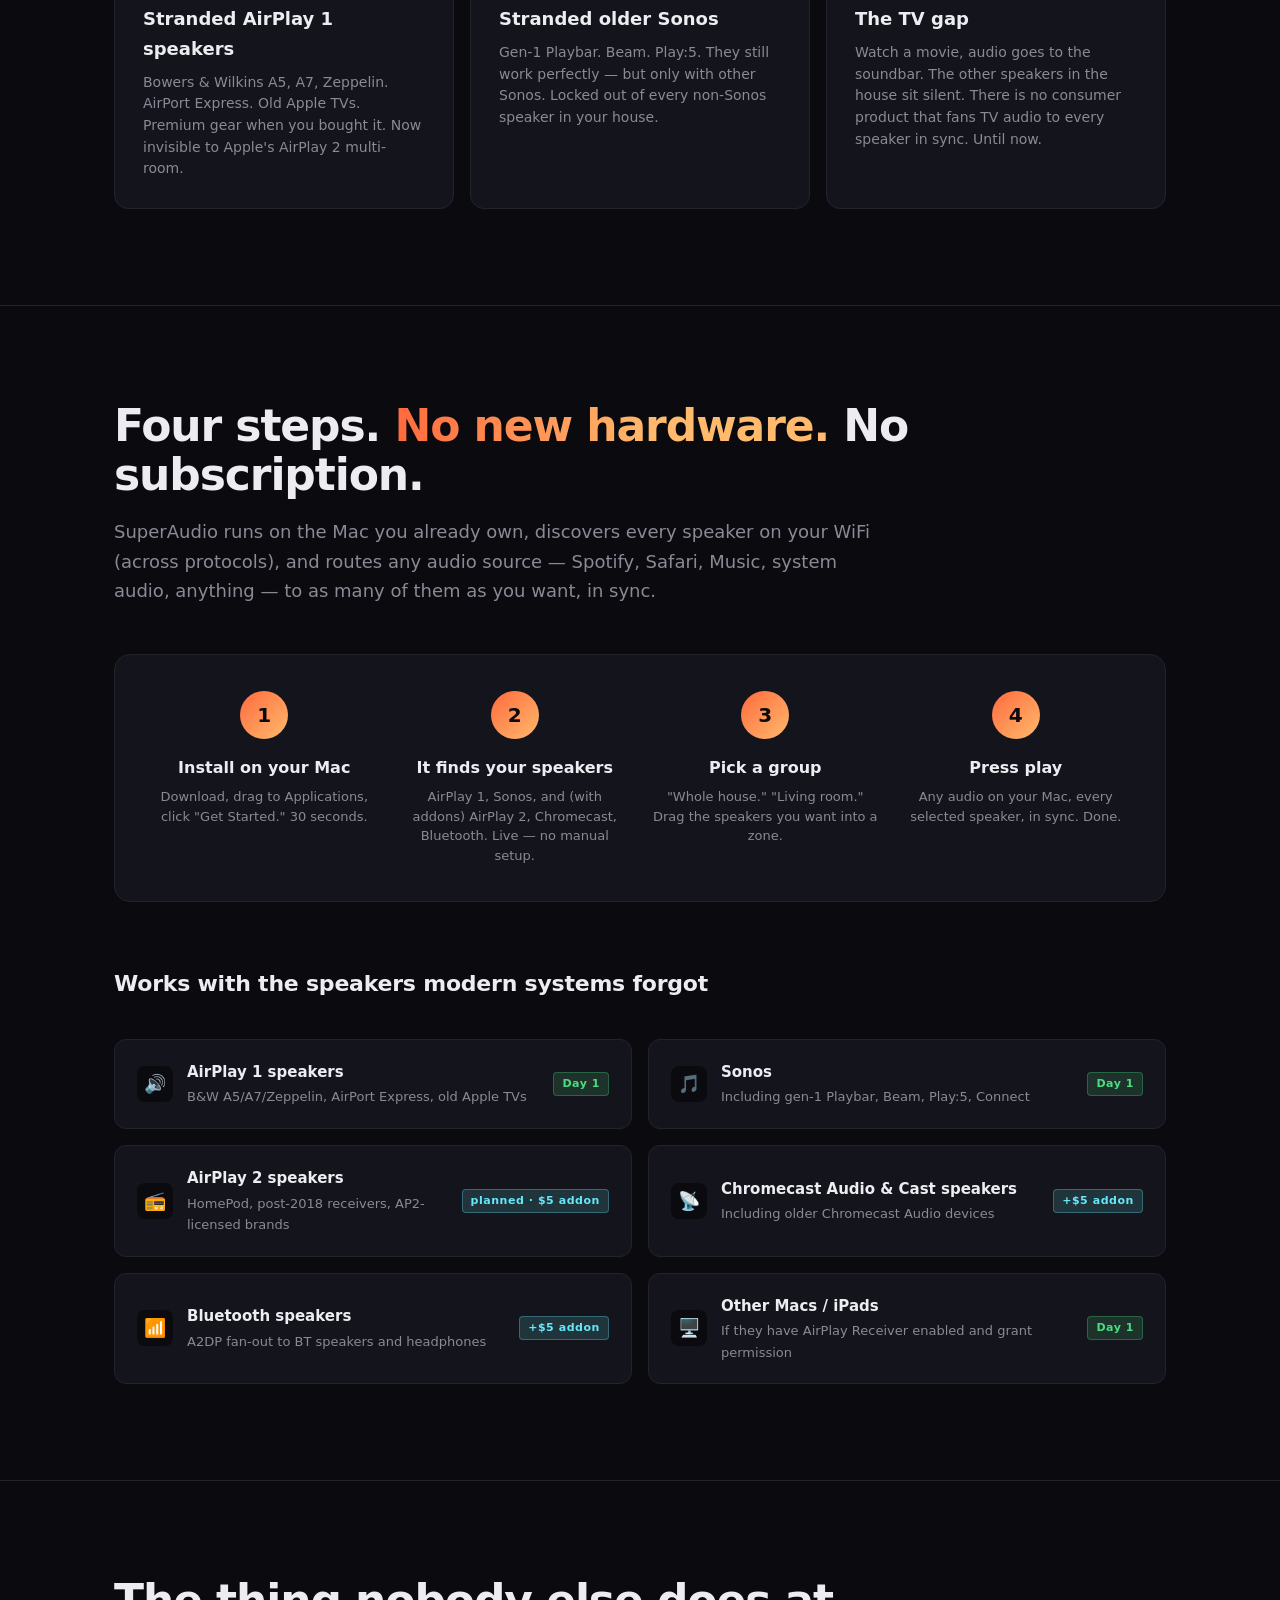
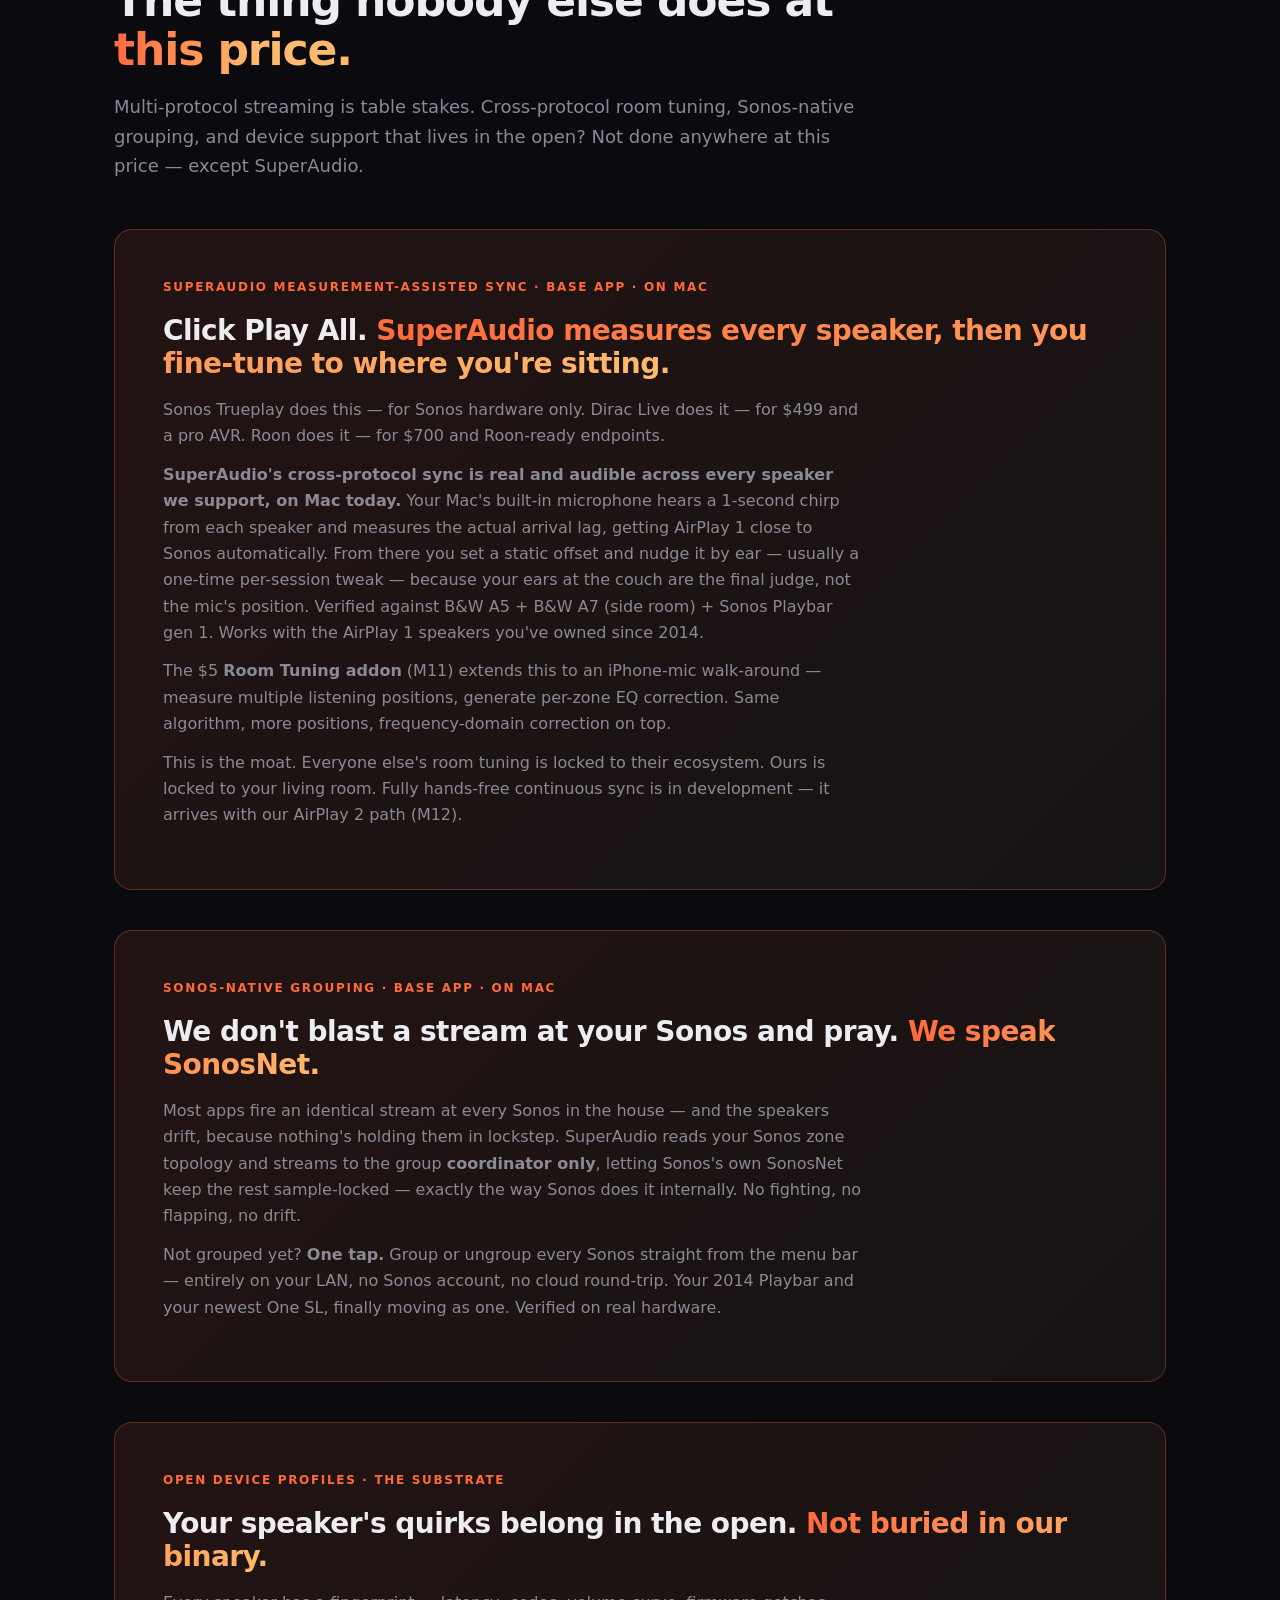
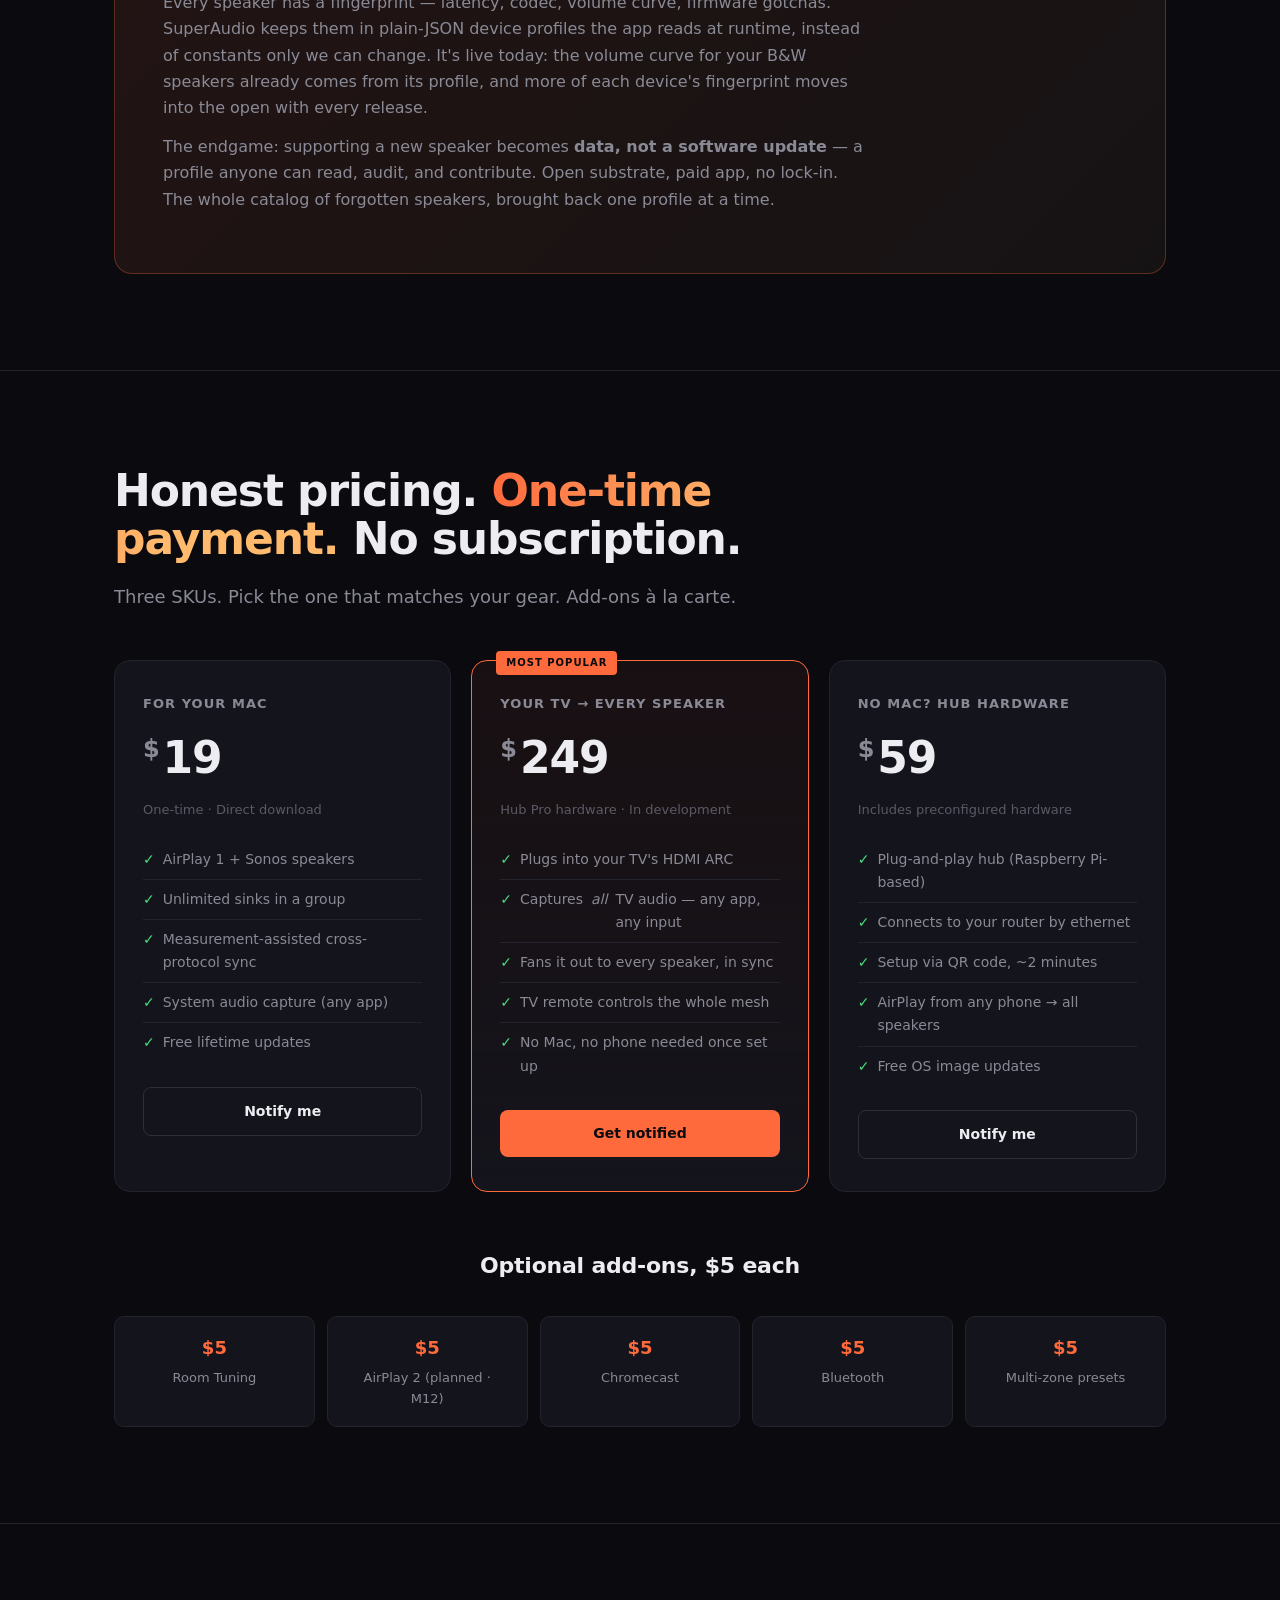
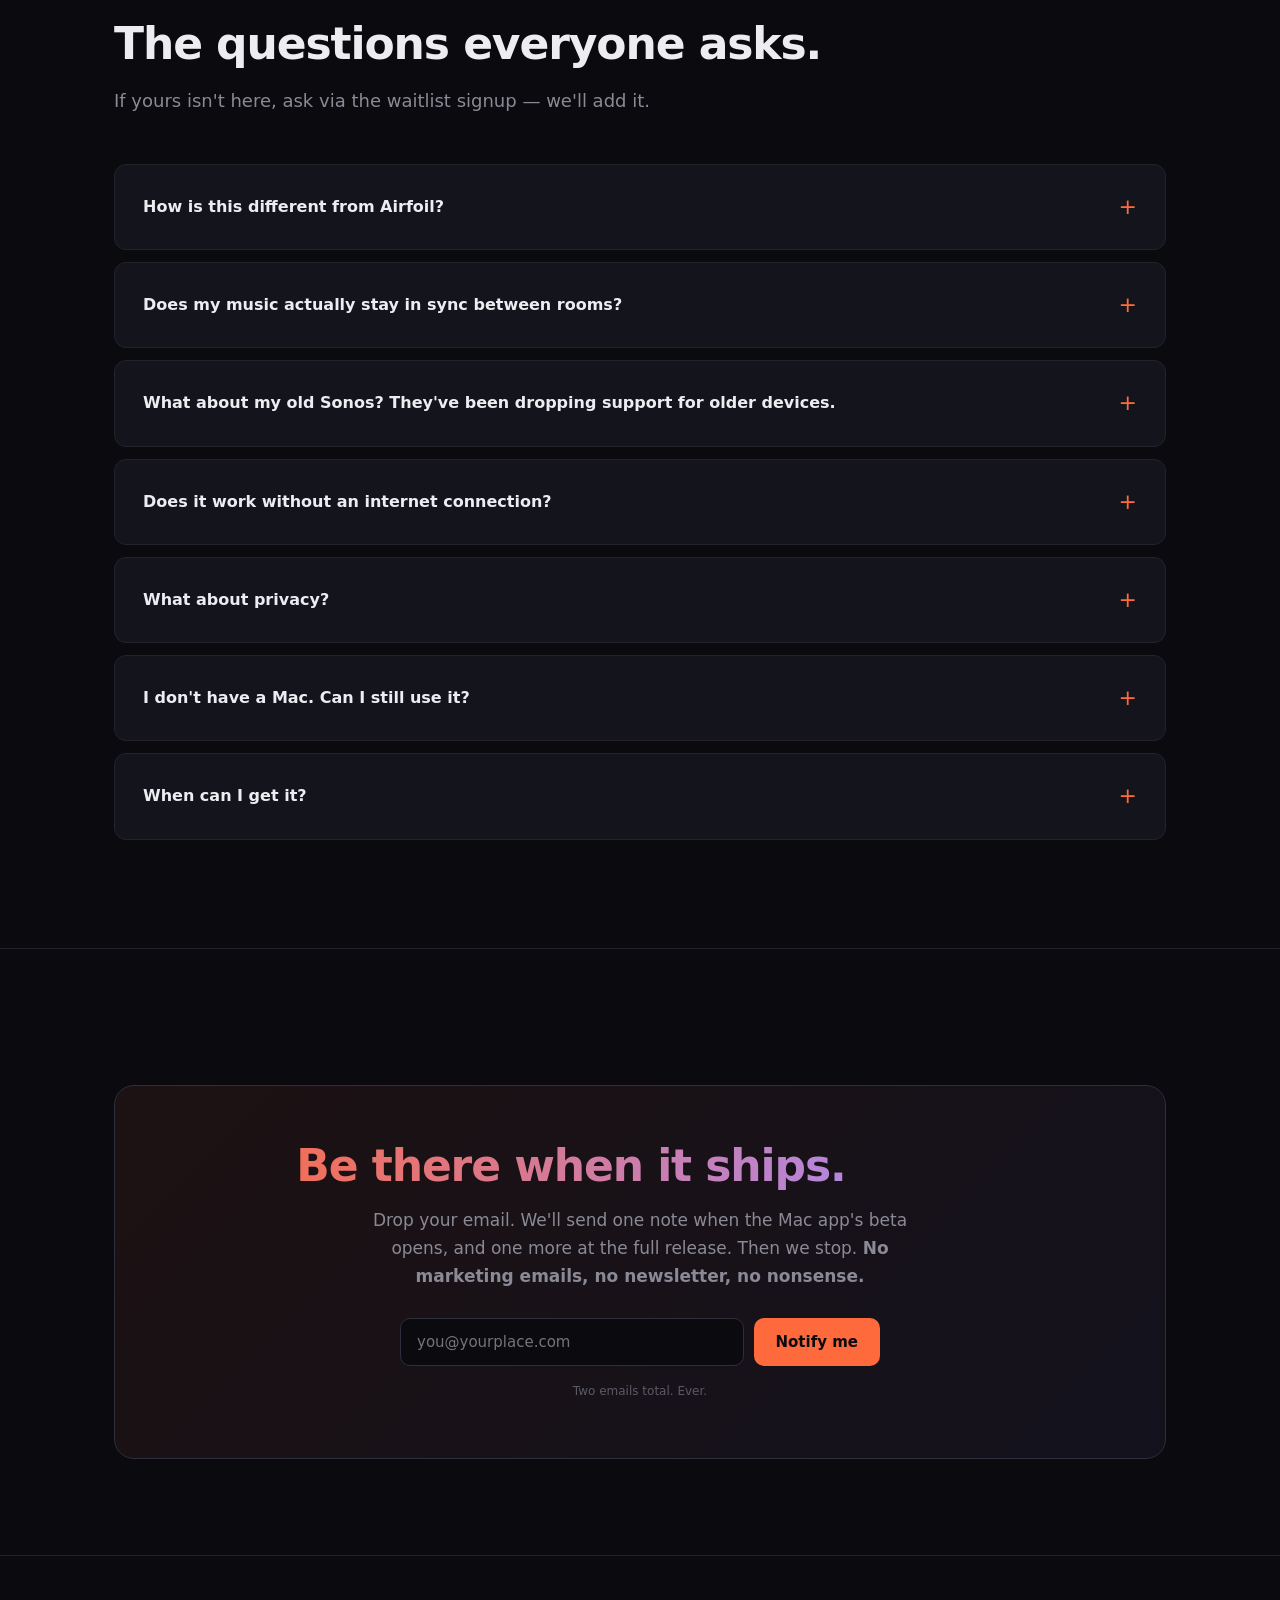
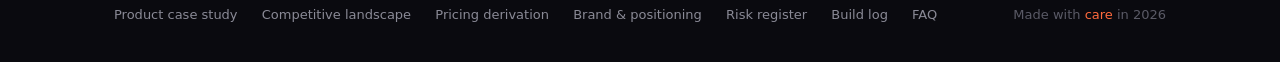
==== commit 6e893161: "Site: hype the shipped moats — Sonos-native grouping + open device profiles Two new landing-page moa" ====
--- a/website/index.html
+++ b/website/index.html
@@ -541,7 +541,7 @@
 <section id="moat">
   <div class="wrap">
     <h2>The thing nobody else does at <em>this price.</em></h2>
-    <p class="subhead">Multi-protocol streaming is table stakes. Room tuning across mixed protocols isn't done anywhere — except SuperAudio.</p>
+    <p class="subhead">Multi-protocol streaming is table stakes. Cross-protocol room tuning, Sonos-native grouping, and device support that lives in the open? Not done anywhere at this price — except SuperAudio.</p>
 
     <div class="moat-callout">
       <div class="badge">SuperAudio Measurement-Assisted Sync · base app · on Mac</div>
@@ -550,6 +550,20 @@
       <p><strong>SuperAudio's cross-protocol sync is real and audible across every speaker we support, on Mac today.</strong> Your Mac's built-in microphone hears a 1-second chirp from each speaker and measures the actual arrival lag, getting AirPlay 1 close to Sonos automatically. From there you set a static offset and nudge it by ear — usually a one-time per-session tweak — because your ears at the couch are the final judge, not the mic's position. Verified against B&amp;W A5 + B&amp;W A7 (side room) + Sonos Playbar gen 1. Works with the AirPlay 1 speakers you've owned since 2014.</p>
       <p>The $5 <strong>Room Tuning addon</strong> (M11) extends this to an iPhone-mic walk-around — measure multiple listening positions, generate per-zone EQ correction. Same algorithm, more positions, frequency-domain correction on top.</p>
       <p>This is the moat. Everyone else's room tuning is locked to their ecosystem. Ours is locked to your living room. Fully hands-free continuous sync is in development — it arrives with our AirPlay 2 path (M12).</p>
+    </div>
+
+    <div class="moat-callout">
+      <div class="badge">Sonos-native grouping · base app · on Mac</div>
+      <div class="title">We don't blast a stream at your Sonos and pray. <em>We speak SonosNet.</em></div>
+      <p>Most apps fire an identical stream at every Sonos in the house — and the speakers drift, because nothing's holding them in lockstep. SuperAudio reads your Sonos zone topology and streams to the group <strong>coordinator only</strong>, letting Sonos's own SonosNet keep the rest sample-locked — exactly the way Sonos does it internally. No fighting, no flapping, no drift.</p>
+      <p>Not grouped yet? <strong>One tap.</strong> Group or ungroup every Sonos straight from the menu bar — entirely on your LAN, no Sonos account, no cloud round-trip. Your 2014 Playbar and your newest One SL, finally moving as one. Verified on real hardware.</p>
+    </div>
+
+    <div class="moat-callout">
+      <div class="badge">Open device profiles · the substrate</div>
+      <div class="title">Your speaker's quirks belong in the open. <em>Not buried in our binary.</em></div>
+      <p>Every speaker has a fingerprint — latency, codec, volume curve, firmware gotchas. SuperAudio keeps them in plain-JSON device profiles the app reads at runtime, instead of constants only we can change. It's live today: the volume curve for your B&amp;W speakers already comes from its profile, and more of each device's fingerprint moves into the open with every release.</p>
+      <p>The endgame: supporting a new speaker becomes <strong>data, not a software update</strong> — a profile anyone can read, audit, and contribute. Open substrate, paid app, no lock-in. The whole catalog of forgotten speakers, brought back one profile at a time.</p>
     </div>
   </div>
 </section>
